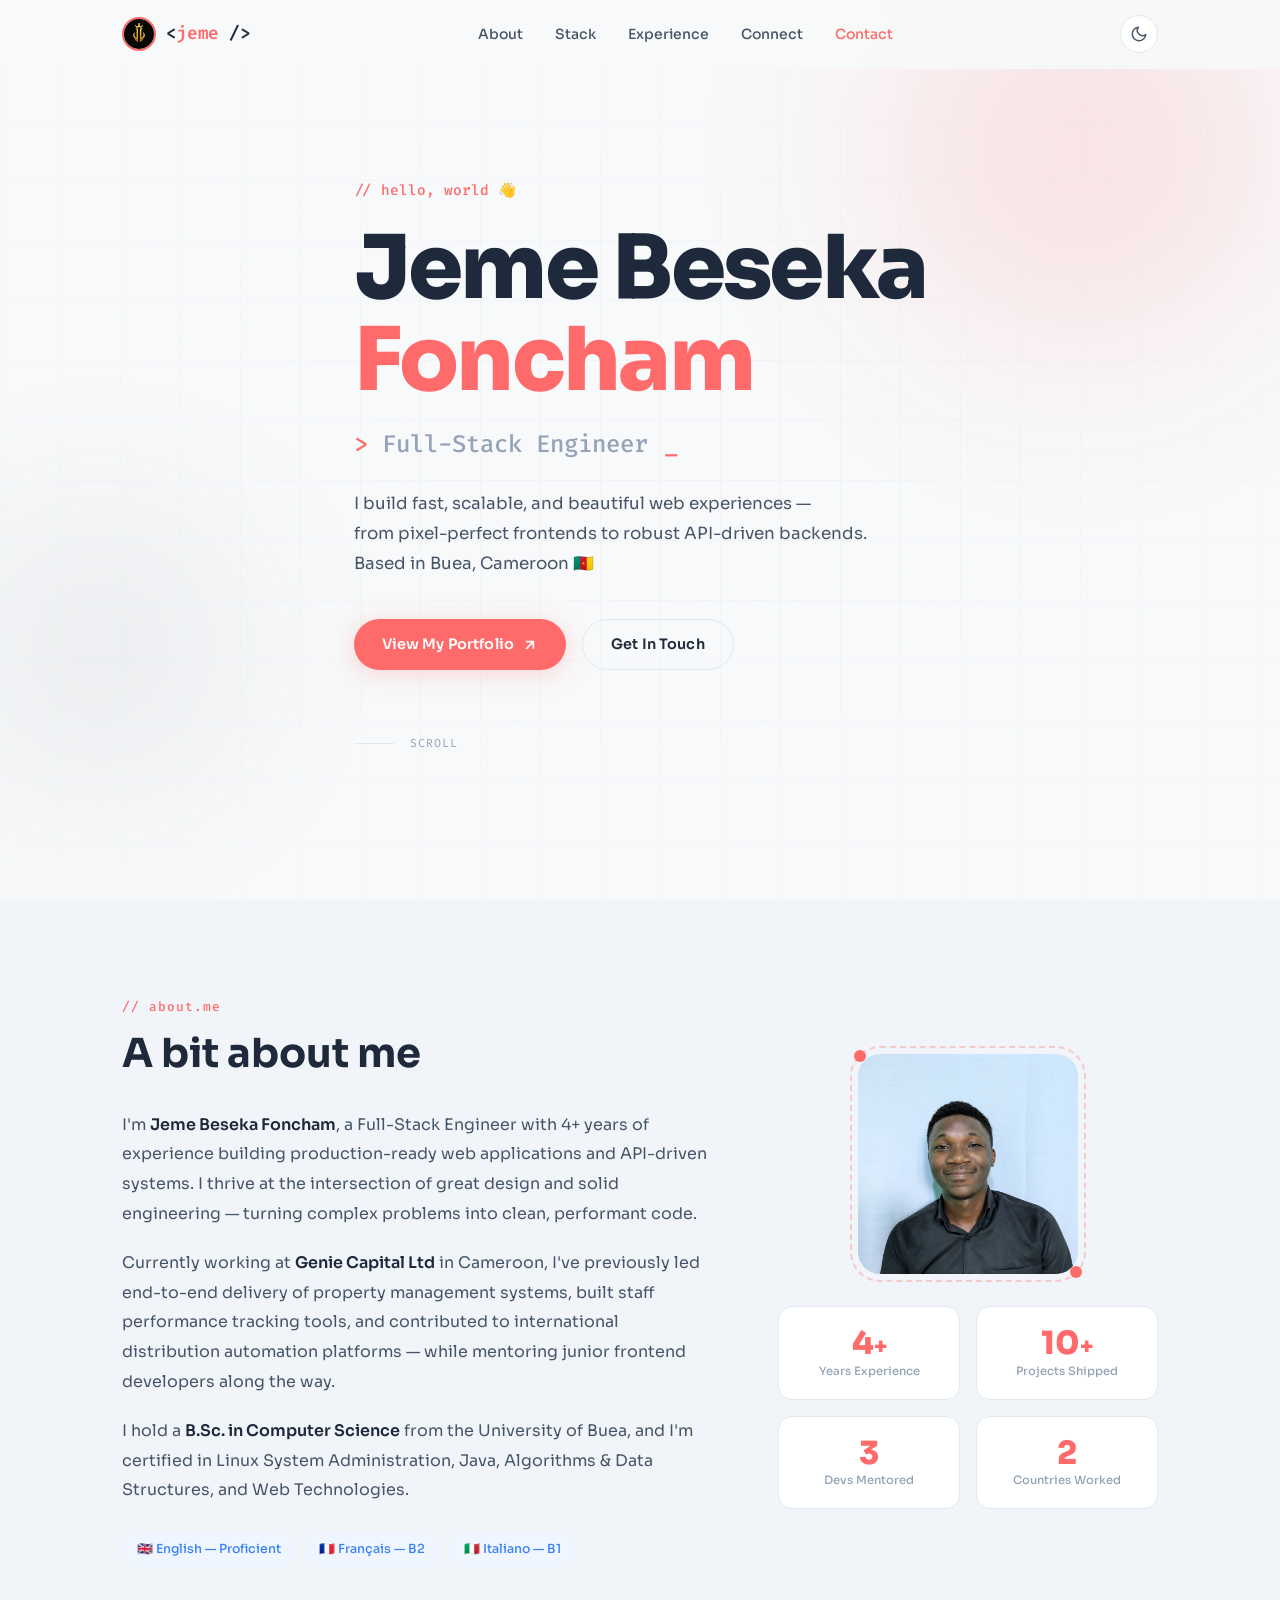
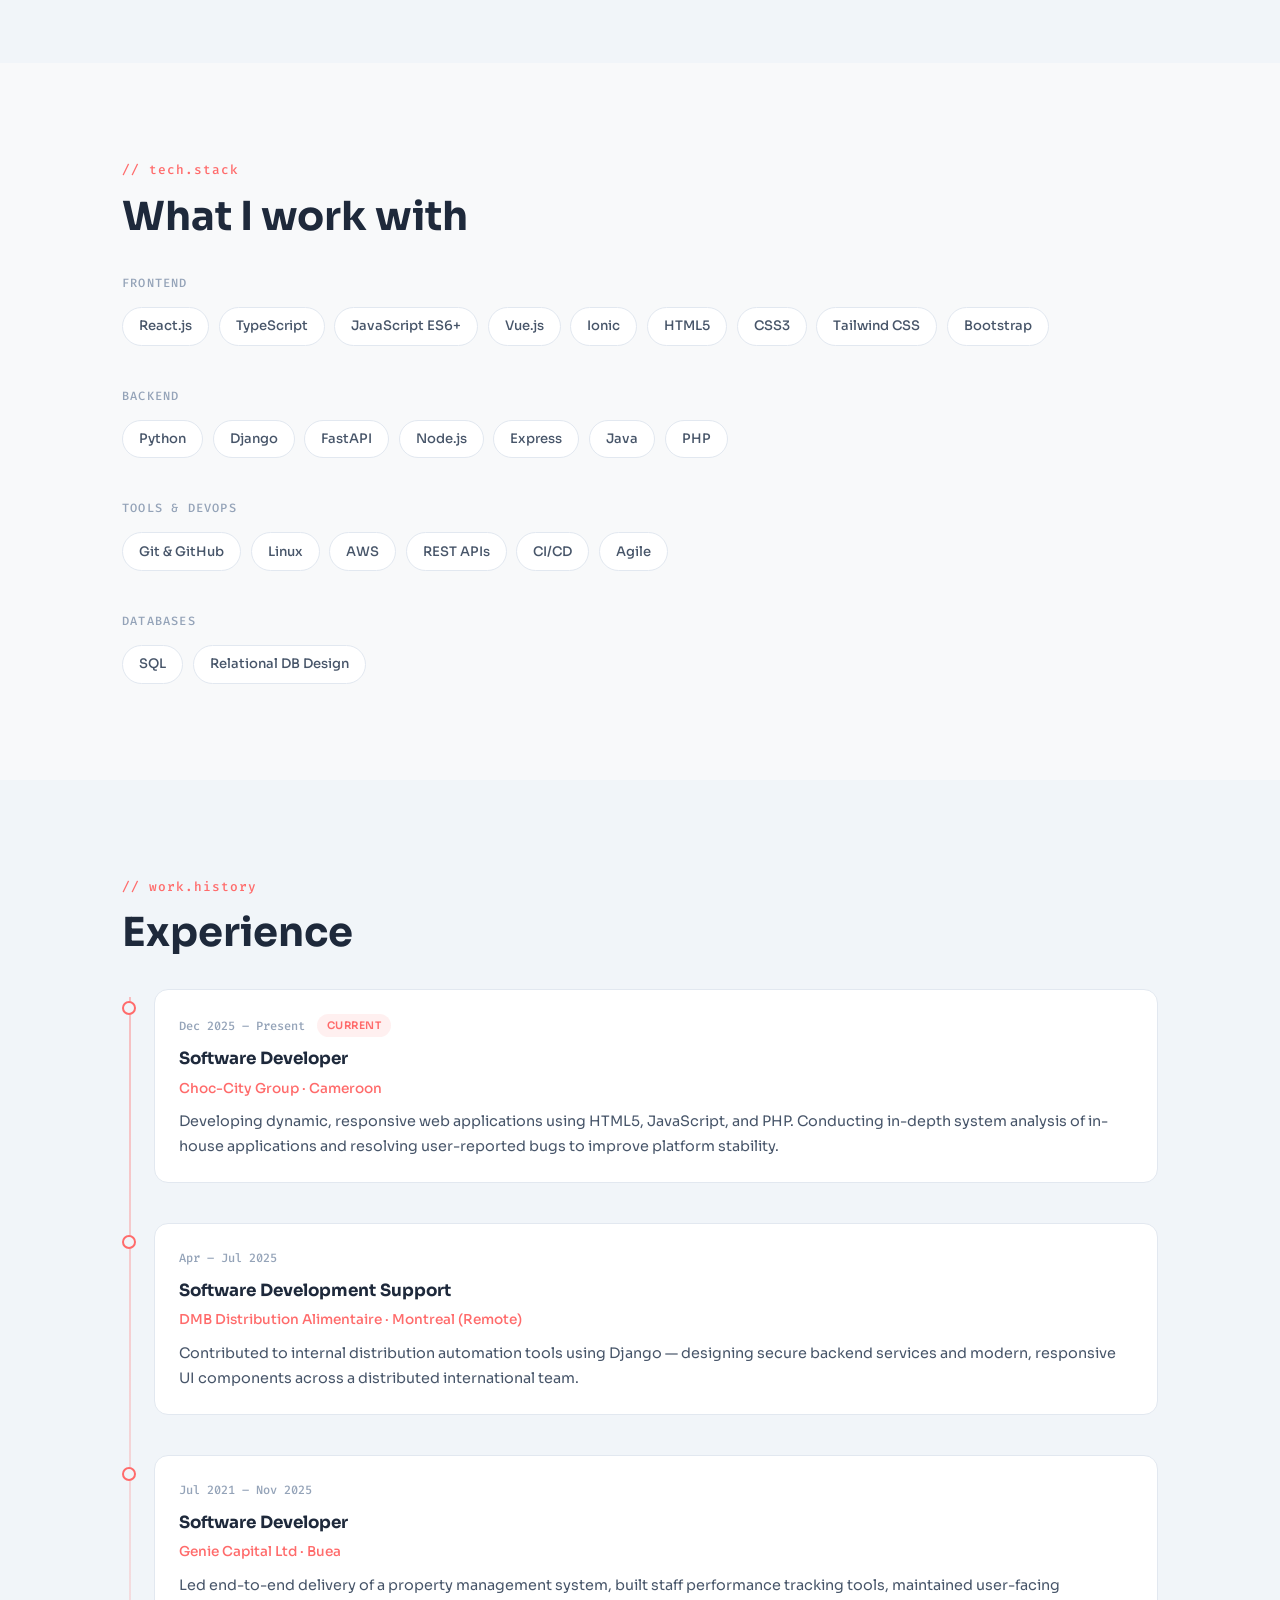
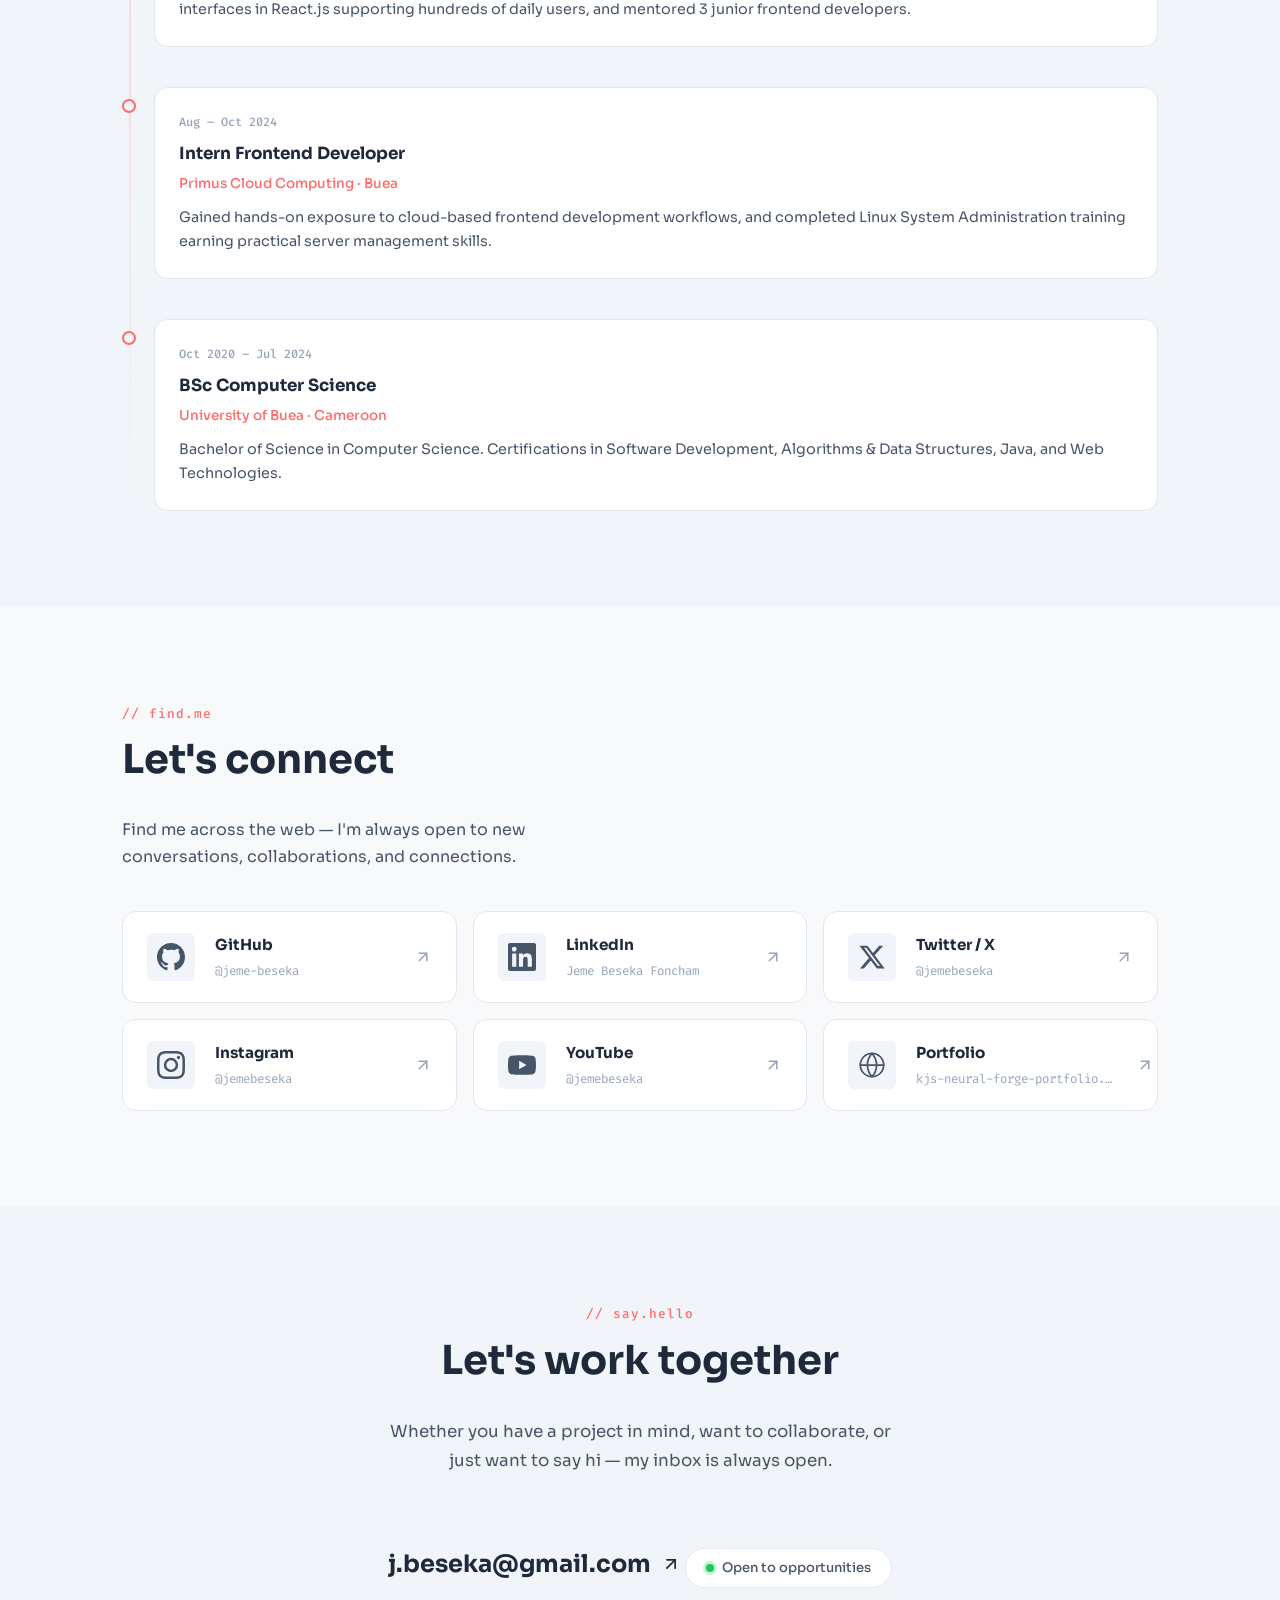
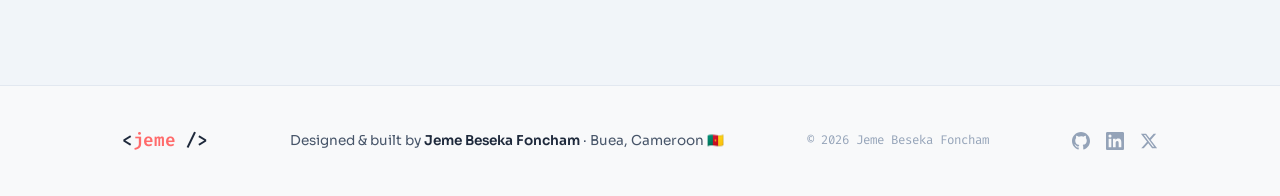
==== index.html @ 4b4831d8 "Initial commit" ====
<!DOCTYPE html>
<html lang="en" data-theme="dark">
<head>
    <meta charset="UTF-8" />
    <meta name="viewport" content="width=device-width, initial-scale=1.0" />
    <meta http-equiv="X-UA-Compatible" content="IE=edge" />

    <!-- PRIMARY META -->
    <title>Jeme Beseka Foncham | Full-Stack Engineer & Software Developer</title>
    <meta name="description" content="Jeme Beseka Foncham is a Full-Stack Software Engineer from Buea, Cameroon with 4+ years of experience building web applications with React, TypeScript, Python, Django, and Node.js." />
    <meta name="keywords" content="Jeme Beseka, Jeme Beseka Foncham, Full-Stack Engineer Cameroon, Software Developer Buea, React Developer, Django Developer, TypeScript Engineer, Node.js Developer" />
    <meta name="author" content="Jeme Beseka Foncham" />
    <meta name="robots" content="index, follow" />
    <link rel="canonical" href="https://jemebeseka.com/" />

    <!-- OPEN GRAPH -->
    <meta property="og:type" content="profile" />
    <meta property="og:title" content="Jeme Beseka Foncham | Full-Stack Engineer" />
    <meta property="og:description" content="Full-Stack Engineer building scalable web apps with React, Python, Django, Node.js & TypeScript. Based in Buea, Cameroon." />
    <meta property="og:image" content="https://jemebeseka.com/assets/og-image.jpg" />
    <meta property="og:url" content="https://jemebeseka.com/" />
    <meta property="og:site_name" content="Jeme Beseka Foncham" />
    <meta property="profile:first_name" content="Jeme" />
    <meta property="profile:last_name" content="Beseka Foncham" />

    <!-- TWITTER / X -->
    <meta name="twitter:card" content="summary_large_image" />
    <meta name="twitter:title" content="Jeme Beseka Foncham | Full-Stack Engineer" />
    <meta name="twitter:description" content="Full-Stack Engineer | React · Python · Django · Node.js · TypeScript | Buea, Cameroon" />
    <meta name="twitter:image" content="https://jemebeseka.com/assets/og-image.jpg" />
    <meta name="twitter:creator" content="@jemebeseka" />

    <!-- THEME COLOR -->
    <meta name="theme-color" media="(prefers-color-scheme: light)" content="#F8F9FA" />
    <meta name="theme-color" media="(prefers-color-scheme: dark)" content="#0A0C12" />

    <!-- FONTS -->
    <link rel="preconnect" href="https://fonts.googleapis.com" />
    <link rel="preconnect" href="https://fonts.gstatic.com" crossorigin />
    <link href="https://fonts.googleapis.com/css2?family=Sora:wght@300;400;500;600;700;800&family=Fira+Code:wght@400;500;600&display=swap" rel="stylesheet" />

    <!-- JSON-LD PERSON SCHEMA -->
    <script type="application/ld+json">
        {
            "@context": "https://schema.org",
            "@type": "Person",
            "name": "Jeme Beseka Foncham",
            "alternateName": "Jeme Beseka",
            "jobTitle": "Full-Stack Engineer",
            "description": "Full-Stack Software Engineer with 4+ years of experience building production-ready web applications and API-driven systems using React, TypeScript, Python, Django, and Node.js.",
            "url": "https://jemebeseka.com",
            "email": "j.beseka@gmail.com",
            "image": "https://jemebeseka.com/assets/profile.jpg",
            "address": {
                "@type": "PostalAddress",
                "addressLocality": "Buea",
                "addressCountry": "CM"
            },
            "knowsAbout": ["React.js","TypeScript","JavaScript","Vue.js","Python","Django","FastAPI","Node.js","Express","Ionic","Tailwind CSS","REST API Design","Full-Stack Development"],
            "alumniOf": {
                "@type": "CollegeOrUniversity",
                "name": "University of Buea"
            },
            "sameAs": [
                "https://github.com/jeme-beseka",
                "https://kjs-neural-forge-portfolio.vercel.app"
            ]
        }
    </script>

    <!-- FAVICON & PWA -->
    <link rel="icon" type="image/svg+xml" href="assets/favicon.svg" />
    <link rel="icon" type="image/png" sizes="32x32" href="assets/icon-192.png" />
    <link rel="apple-touch-icon" href="assets/icon-192.png" />
    <link rel="manifest" href="site.webmanifest" />

    <link rel="stylesheet" href="style.css" />

    <!-- Prevent FOUC — apply theme before paint -->
    <script>
        (function() {
            var t = localStorage.getItem('theme') || (window.matchMedia('(prefers-color-scheme: dark)').matches ? 'dark' : 'light');
            document.documentElement.setAttribute('data-theme', t);
        })();
    </script>
</head>
<body>

<!-- SKIP TO CONTENT -->
<a href="#main" class="skip-link">Skip to main content</a>

<!-- ═══════════════════════════════════════ NAVBAR -->
<header class="navbar" role="banner" id="navbar">
    <nav role="navigation" aria-label="Main navigation" class="nav-inner">
        <a href="/" class="nav-logo" aria-label="Jeme Beseka home">
            <img src="assets/favicon.svg" alt="" class="nav-avatar" width="34" height="34" aria-hidden="true" />
            <span class="mono">&lt;<span class="coral">jeme</span> /&gt;</span>
        </a>

        <ul class="nav-links" role="list" id="nav-menu">
            <li><a href="#about" class="nav-link">About</a></li>
            <li><a href="#stack" class="nav-link">Stack</a></li>
            <li><a href="#experience" class="nav-link">Experience</a></li>
            <li><a href="#links" class="nav-link">Connect</a></li>
            <li><a href="#contact" class="nav-link">Contact</a></li>
        </ul>

        <div class="nav-actions">
            <button id="theme-toggle" class="theme-btn" aria-label="Toggle dark mode" aria-pressed="true">
                <svg class="icon-sun" xmlns="http://www.w3.org/2000/svg" width="18" height="18" viewBox="0 0 24 24" fill="none" stroke="currentColor" stroke-width="2" stroke-linecap="round" stroke-linejoin="round" aria-hidden="true"><circle cx="12" cy="12" r="5"/><line x1="12" y1="1" x2="12" y2="3"/><line x1="12" y1="21" x2="12" y2="23"/><line x1="4.22" y1="4.22" x2="5.64" y2="5.64"/><line x1="18.36" y1="18.36" x2="19.78" y2="19.78"/><line x1="1" y1="12" x2="3" y2="12"/><line x1="21" y1="12" x2="23" y2="12"/><line x1="4.22" y1="19.78" x2="5.64" y2="18.36"/><line x1="18.36" y1="5.64" x2="19.78" y2="4.22"/></svg>
                <svg class="icon-moon" xmlns="http://www.w3.org/2000/svg" width="18" height="18" viewBox="0 0 24 24" fill="none" stroke="currentColor" stroke-width="2" stroke-linecap="round" stroke-linejoin="round" aria-hidden="true"><path d="M21 12.79A9 9 0 1 1 11.21 3 7 7 0 0 0 21 12.79z"/></svg>
            </button>
            <button class="menu-btn" aria-label="Open menu" aria-expanded="false" aria-controls="nav-menu" id="menu-toggle">
                <span class="hamburger-line"></span>
                <span class="hamburger-line"></span>
                <span class="hamburger-line"></span>
            </button>
        </div>
    </nav>
</header>

<main id="main">

    <!-- ═══════════════════════════════════════ HERO -->
    <section class="hero" aria-label="Introduction">
        <div class="hero-bg">
            <div class="hero-orb orb-1" aria-hidden="true"></div>
            <div class="hero-orb orb-2" aria-hidden="true"></div>
            <div class="hero-grid" aria-hidden="true"></div>
        </div>
        <div class="container hero-content">
            <p class="hero-tag mono reveal" aria-label="Greeting">// hello, world 👋</p>
            <h1 class="hero-name reveal reveal-delay-1">
                Jeme Beseka<br /><span class="name-accent">Foncham</span>
            </h1>
            <h2 class="hero-title reveal reveal-delay-2">
                <span class="mono coral">&gt;</span> Full-Stack Engineer
                <span class="cursor-blink" aria-hidden="true">_</span>
            </h2>
            <p class="hero-bio reveal reveal-delay-3">
                I build fast, scalable, and beautiful web experiences —<br class="br-desktop" />
                from pixel-perfect frontends to robust API-driven backends.<br />
                Based in Buea, Cameroon <span aria-label="Cameroon flag">🇨🇲</span>
            </p>
            <div class="hero-cta reveal reveal-delay-4">
                <a href="https://kjs-neural-forge-portfolio.vercel.app" target="_blank" rel="noopener noreferrer" class="btn btn-primary">
                    View My Portfolio
                    <svg xmlns="http://www.w3.org/2000/svg" width="16" height="16" viewBox="0 0 24 24" fill="none" stroke="currentColor" stroke-width="2.5" stroke-linecap="round" stroke-linejoin="round" aria-hidden="true"><line x1="7" y1="17" x2="17" y2="7"/><polyline points="7 7 17 7 17 17"/></svg>
                </a>
                <a href="#contact" class="btn btn-ghost">Get In Touch</a>
            </div>
            <div class="hero-scroll reveal reveal-delay-5" aria-hidden="true">
                <div class="scroll-line"></div>
                <span class="mono scroll-label">scroll</span>
            </div>
        </div>
    </section>

    <!-- ═══════════════════════════════════════ ABOUT -->
    <section class="section about" id="about" aria-labelledby="about-heading">
        <div class="container">
            <div class="about-grid">
                <div class="about-text">
                    <p class="section-label mono coral">// about.me</p>
                    <h2 id="about-heading" class="section-heading">A bit about me</h2>
                    <p class="about-para">
                        I'm <strong>Jeme Beseka Foncham</strong>, a Full-Stack Engineer with 4+ years of experience
                        building production-ready web applications and API-driven systems. I thrive at the intersection
                        of great design and solid engineering — turning complex problems into clean, performant code.
                    </p>
                    <p class="about-para">
                        Currently working at <strong>Genie Capital Ltd</strong> in Cameroon, I've previously led
                        end-to-end delivery of property management systems, built staff performance tracking tools,
                        and contributed to international distribution automation platforms — while mentoring junior
                        frontend developers along the way.
                    </p>
                    <p class="about-para">
                        I hold a <strong>B.Sc. in Computer Science</strong> from the University of Buea, and I'm
                        certified in Linux System Administration, Java, Algorithms & Data Structures, and Web Technologies.
                    </p>
                    <div class="lang-tags" aria-label="Languages spoken">
                        <span class="tag">🇬🇧 English — Proficient</span>
                        <span class="tag">🇫🇷 Français — B2</span>
                        <span class="tag">🇮🇹 Italiano — B1</span>
                    </div>
                </div>

                <div class="about-visual" aria-hidden="true">
                    <div class="profile-frame">
                        <img
                                src="assets/profile.jpg"
                                alt="Jeme Beseka Foncham — Full-Stack Engineer"
                                class="profile-photo"
                                width="400"
                                height="400"
                                loading="lazy"
                        />
                        <div class="profile-ring"></div>
                        <div class="profile-dot dot-tl"></div>
                        <div class="profile-dot dot-br"></div>
                    </div>
                    <div class="stats-grid">
                        <div class="stat-card">
                            <span class="stat-number coral">4<span class="stat-plus">+</span></span>
                            <span class="stat-label">Years Experience</span>
                        </div>
                        <div class="stat-card">
                            <span class="stat-number coral">10<span class="stat-plus">+</span></span>
                            <span class="stat-label">Projects Shipped</span>
                        </div>
                        <div class="stat-card">
                            <span class="stat-number coral">3</span>
                            <span class="stat-label">Devs Mentored</span>
                        </div>
                        <div class="stat-card">
                            <span class="stat-number coral">2</span>
                            <span class="stat-label">Countries Worked</span>
                        </div>
                    </div>
                </div>
            </div>
        </div>
    </section>

    <!-- ═══════════════════════════════════════ STACK -->
    <section class="section stack-section" id="stack" aria-labelledby="stack-heading">
        <div class="container">
            <p class="section-label mono coral">// tech.stack</p>
            <h2 id="stack-heading" class="section-heading">What I work with</h2>

            <div class="stack-groups">
                <div class="stack-group">
                    <p class="stack-group-label mono">Frontend</p>
                    <div class="stack-pills" role="list">
                        <span class="pill" role="listitem">React.js</span>
                        <span class="pill" role="listitem">TypeScript</span>
                        <span class="pill" role="listitem">JavaScript ES6+</span>
                        <span class="pill" role="listitem">Vue.js</span>
                        <span class="pill" role="listitem">Ionic</span>
                        <span class="pill" role="listitem">HTML5</span>
                        <span class="pill" role="listitem">CSS3</span>
                        <span class="pill" role="listitem">Tailwind CSS</span>
                        <span class="pill" role="listitem">Bootstrap</span>
                    </div>
                </div>
                <div class="stack-group">
                    <p class="stack-group-label mono">Backend</p>
                    <div class="stack-pills" role="list">
                        <span class="pill" role="listitem">Python</span>
                        <span class="pill" role="listitem">Django</span>
                        <span class="pill" role="listitem">FastAPI</span>
                        <span class="pill" role="listitem">Node.js</span>
                        <span class="pill" role="listitem">Express</span>
                        <span class="pill" role="listitem">Java</span>
                        <span class="pill" role="listitem">PHP</span>
                    </div>
                </div>
                <div class="stack-group">
                    <p class="stack-group-label mono">Tools & DevOps</p>
                    <div class="stack-pills" role="list">
                        <span class="pill" role="listitem">Git & GitHub</span>
                        <span class="pill" role="listitem">Linux</span>
                        <span class="pill" role="listitem">AWS</span>
                        <span class="pill" role="listitem">REST APIs</span>
                        <span class="pill" role="listitem">CI/CD</span>
                        <span class="pill" role="listitem">Agile</span>
                    </div>
                </div>
                <div class="stack-group">
                    <p class="stack-group-label mono">Databases</p>
                    <div class="stack-pills" role="list">
                        <span class="pill" role="listitem">SQL</span>
                        <span class="pill" role="listitem">Relational DB Design</span>
                    </div>
                </div>
            </div>
        </div>
    </section>

    <!-- ═══════════════════════════════════════ EXPERIENCE -->
    <section class="section experience-section" id="experience" aria-labelledby="exp-heading">
        <div class="container">
            <p class="section-label mono coral">// work.history</p>
            <h2 id="exp-heading" class="section-heading">Experience</h2>
            <div class="timeline" role="list">

                <article class="timeline-item" role="listitem">
                    <div class="timeline-marker" aria-hidden="true"></div>
                    <div class="timeline-card">
                        <div class="timeline-meta">
                            <span class="timeline-date mono">Dec 2025 – Present</span>
                            <span class="timeline-badge current">Current</span>
                        </div>
                        <h3 class="timeline-role">Software Developer</h3>
                        <p class="timeline-company">Choc-City Group · Cameroon</p>
                        <p class="timeline-desc">Developing dynamic, responsive web applications using HTML5, JavaScript, and PHP. Conducting in-depth system analysis of in-house applications and resolving user-reported bugs to improve platform stability.</p>
                    </div>
                </article>

                <article class="timeline-item" role="listitem">
                    <div class="timeline-marker" aria-hidden="true"></div>
                    <div class="timeline-card">
                        <div class="timeline-meta">
                            <span class="timeline-date mono">Apr – Jul 2025</span>
                        </div>
                        <h3 class="timeline-role">Software Development Support</h3>
                        <p class="timeline-company">DMB Distribution Alimentaire · Montreal (Remote)</p>
                        <p class="timeline-desc">Contributed to internal distribution automation tools using Django — designing secure backend services and modern, responsive UI components across a distributed international team.</p>
                    </div>
                </article>

                <article class="timeline-item" role="listitem">
                    <div class="timeline-marker" aria-hidden="true"></div>
                    <div class="timeline-card">
                        <div class="timeline-meta">
                            <span class="timeline-date mono">Jul 2021 – Nov 2025</span>
                        </div>
                        <h3 class="timeline-role">Software Developer</h3>
                        <p class="timeline-company">Genie Capital Ltd · Buea</p>
                        <p class="timeline-desc">Led end-to-end delivery of a property management system, built staff performance tracking tools, maintained user-facing interfaces in React.js supporting hundreds of daily users, and mentored 3 junior frontend developers.</p>
                    </div>
                </article>

                <article class="timeline-item" role="listitem">
                    <div class="timeline-marker" aria-hidden="true"></div>
                    <div class="timeline-card">
                        <div class="timeline-meta">
                            <span class="timeline-date mono">Aug – Oct 2024</span>
                        </div>
                        <h3 class="timeline-role">Intern Frontend Developer</h3>
                        <p class="timeline-company">Primus Cloud Computing · Buea</p>
                        <p class="timeline-desc">Gained hands-on exposure to cloud-based frontend development workflows, and completed Linux System Administration training earning practical server management skills.</p>
                    </div>
                </article>

                <article class="timeline-item" role="listitem">
                    <div class="timeline-marker" aria-hidden="true"></div>
                    <div class="timeline-card">
                        <div class="timeline-meta">
                            <span class="timeline-date mono">Oct 2020 – Jul 2024</span>
                        </div>
                        <h3 class="timeline-role">BSc Computer Science</h3>
                        <p class="timeline-company">University of Buea · Cameroon</p>
                        <p class="timeline-desc">Bachelor of Science in Computer Science. Certifications in Software Development, Algorithms & Data Structures, Java, and Web Technologies.</p>
                    </div>
                </article>

            </div>
        </div>
    </section>

    <!-- ═══════════════════════════════════════ SOCIAL LINKS -->
    <section class="section links-section" id="links" aria-labelledby="links-heading">
        <div class="container">
            <p class="section-label mono coral">// find.me</p>
            <h2 id="links-heading" class="section-heading">Let's connect</h2>
            <p class="links-sub">Find me across the web — I'm always open to new conversations, collaborations, and connections.</p>

            <div class="links-grid" role="list">

                <a href="https://github.com/jeme-beseka" target="_blank" rel="noopener noreferrer"
                   class="link-card" role="listitem"
                   aria-label="Visit Jeme Beseka on GitHub (opens in new tab)">
                    <div class="link-icon" aria-hidden="true">
                        <svg xmlns="http://www.w3.org/2000/svg" width="28" height="28" viewBox="0 0 24 24" fill="currentColor"><path d="M12 0C5.374 0 0 5.373 0 12c0 5.302 3.438 9.8 8.207 11.387.599.111.793-.261.793-.577v-2.234c-3.338.726-4.033-1.416-4.033-1.416-.546-1.387-1.333-1.756-1.333-1.756-1.089-.745.083-.729.083-.729 1.205.084 1.839 1.237 1.839 1.237 1.07 1.834 2.807 1.304 3.492.997.107-.775.418-1.305.762-1.604-2.665-.305-5.467-1.334-5.467-5.931 0-1.311.469-2.381 1.236-3.221-.124-.303-.535-1.524.117-3.176 0 0 1.008-.322 3.301 1.23A11.509 11.509 0 0 1 12 5.803c1.02.005 2.047.138 3.006.404 2.291-1.552 3.297-1.23 3.297-1.23.653 1.653.242 2.874.118 3.176.77.84 1.235 1.911 1.235 3.221 0 4.609-2.807 5.624-5.479 5.921.43.372.823 1.102.823 2.222v3.293c0 .319.192.694.801.576C20.566 21.797 24 17.3 24 12c0-6.627-5.373-12-12-12z"/></svg>
                    </div>
                    <div class="link-info">
                        <span class="link-platform">GitHub</span>
                        <span class="link-handle mono">@jeme-beseka</span>
                    </div>
                    <svg class="link-arrow" xmlns="http://www.w3.org/2000/svg" width="18" height="18" viewBox="0 0 24 24" fill="none" stroke="currentColor" stroke-width="2" stroke-linecap="round" stroke-linejoin="round" aria-hidden="true"><line x1="7" y1="17" x2="17" y2="7"/><polyline points="7 7 17 7 17 17"/></svg>
                </a>

                <a href="https://linkedin.com/in/jeme-beseka" target="_blank" rel="noopener noreferrer"
                   class="link-card" role="listitem"
                   aria-label="Visit Jeme Beseka Foncham on LinkedIn (opens in new tab)">
                    <div class="link-icon" aria-hidden="true">
                        <svg xmlns="http://www.w3.org/2000/svg" width="28" height="28" viewBox="0 0 24 24" fill="currentColor"><path d="M20.447 20.452h-3.554v-5.569c0-1.328-.027-3.037-1.852-3.037-1.853 0-2.136 1.445-2.136 2.939v5.667H9.351V9h3.414v1.561h.046c.477-.9 1.637-1.85 3.37-1.85 3.601 0 4.267 2.37 4.267 5.455v6.286zM5.337 7.433a2.062 2.062 0 0 1-2.063-2.065 2.064 2.064 0 1 1 2.063 2.065zm1.782 13.019H3.555V9h3.564v11.452zM22.225 0H1.771C.792 0 0 .774 0 1.729v20.542C0 23.227.792 24 1.771 24h20.451C23.2 24 24 23.227 24 22.271V1.729C24 .774 23.2 0 22.222 0h.003z"/></svg>
                    </div>
                    <div class="link-info">
                        <span class="link-platform">LinkedIn</span>
                        <span class="link-handle mono">Jeme Beseka Foncham</span>
                    </div>
                    <svg class="link-arrow" xmlns="http://www.w3.org/2000/svg" width="18" height="18" viewBox="0 0 24 24" fill="none" stroke="currentColor" stroke-width="2" stroke-linecap="round" stroke-linejoin="round" aria-hidden="true"><line x1="7" y1="17" x2="17" y2="7"/><polyline points="7 7 17 7 17 17"/></svg>
                </a>

                <a href="https://twitter.com/jemebeseka" target="_blank" rel="noopener noreferrer"
                   class="link-card" role="listitem"
                   aria-label="Visit Jeme Beseka on X / Twitter (opens in new tab)">
                    <div class="link-icon" aria-hidden="true">
                        <svg xmlns="http://www.w3.org/2000/svg" width="28" height="28" viewBox="0 0 24 24" fill="currentColor"><path d="M18.244 2.25h3.308l-7.227 8.26 8.502 11.24H16.17l-5.214-6.817L4.99 21.75H1.68l7.73-8.835L1.254 2.25H8.08l4.713 6.231zm-1.161 17.52h1.833L7.084 4.126H5.117z"/></svg>
                    </div>
                    <div class="link-info">
                        <span class="link-platform">Twitter / X</span>
                        <span class="link-handle mono">@jemebeseka</span>
                    </div>
                    <svg class="link-arrow" xmlns="http://www.w3.org/2000/svg" width="18" height="18" viewBox="0 0 24 24" fill="none" stroke="currentColor" stroke-width="2" stroke-linecap="round" stroke-linejoin="round" aria-hidden="true"><line x1="7" y1="17" x2="17" y2="7"/><polyline points="7 7 17 7 17 17"/></svg>
                </a>

                <a href="https://instagram.com/jemebeseka" target="_blank" rel="noopener noreferrer"
                   class="link-card" role="listitem"
                   aria-label="Visit Jeme Beseka on Instagram (opens in new tab)">
                    <div class="link-icon" aria-hidden="true">
                        <svg xmlns="http://www.w3.org/2000/svg" width="28" height="28" viewBox="0 0 24 24" fill="currentColor"><path d="M12 2.163c3.204 0 3.584.012 4.85.07 3.252.148 4.771 1.691 4.919 4.919.058 1.265.069 1.645.069 4.849 0 3.205-.012 3.584-.069 4.849-.149 3.225-1.664 4.771-4.919 4.919-1.266.058-1.644.07-4.85.07-3.204 0-3.584-.012-4.849-.07-3.26-.149-4.771-1.699-4.919-4.92-.058-1.265-.07-1.644-.07-4.849 0-3.204.013-3.583.07-4.849.149-3.227 1.664-4.771 4.919-4.919 1.266-.057 1.645-.069 4.849-.069zM12 0C8.741 0 8.333.014 7.053.072 2.695.272.273 2.69.073 7.052.014 8.333 0 8.741 0 12c0 3.259.014 3.668.072 4.948.2 4.358 2.618 6.78 6.98 6.98C8.333 23.986 8.741 24 12 24c3.259 0 3.668-.014 4.948-.072 4.354-.2 6.782-2.618 6.979-6.98.059-1.28.073-1.689.073-4.948 0-3.259-.014-3.667-.072-4.947-.196-4.354-2.617-6.78-6.979-6.98C15.668.014 15.259 0 12 0zm0 5.838a6.162 6.162 0 1 0 0 12.324 6.162 6.162 0 0 0 0-12.324zM12 16a4 4 0 1 1 0-8 4 4 0 0 1 0 8zm6.406-11.845a1.44 1.44 0 1 0 0 2.881 1.44 1.44 0 0 0 0-2.881z"/></svg>
                    </div>
                    <div class="link-info">
                        <span class="link-platform">Instagram</span>
                        <span class="link-handle mono">@jemebeseka</span>
                    </div>
                    <svg class="link-arrow" xmlns="http://www.w3.org/2000/svg" width="18" height="18" viewBox="0 0 24 24" fill="none" stroke="currentColor" stroke-width="2" stroke-linecap="round" stroke-linejoin="round" aria-hidden="true"><line x1="7" y1="17" x2="17" y2="7"/><polyline points="7 7 17 7 17 17"/></svg>
                </a>

                <a href="https://youtube.com/@jemebeseka" target="_blank" rel="noopener noreferrer"
                   class="link-card" role="listitem"
                   aria-label="Visit Jeme Beseka on YouTube (opens in new tab)">
                    <div class="link-icon" aria-hidden="true">
                        <svg xmlns="http://www.w3.org/2000/svg" width="28" height="28" viewBox="0 0 24 24" fill="currentColor"><path d="M23.498 6.186a3.016 3.016 0 0 0-2.122-2.136C19.505 3.545 12 3.545 12 3.545s-7.505 0-9.377.505A3.017 3.017 0 0 0 .502 6.186C0 8.07 0 12 0 12s0 3.93.502 5.814a3.016 3.016 0 0 0 2.122 2.136c1.871.505 9.376.505 9.376.505s7.505 0 9.377-.505a3.015 3.015 0 0 0 2.122-2.136C24 15.93 24 12 24 12s0-3.93-.502-5.814zM9.545 15.568V8.432L15.818 12l-6.273 3.568z"/></svg>
                    </div>
                    <div class="link-info">
                        <span class="link-platform">YouTube</span>
                        <span class="link-handle mono">@jemebeseka</span>
                    </div>
                    <svg class="link-arrow" xmlns="http://www.w3.org/2000/svg" width="18" height="18" viewBox="0 0 24 24" fill="none" stroke="currentColor" stroke-width="2" stroke-linecap="round" stroke-linejoin="round" aria-hidden="true"><line x1="7" y1="17" x2="17" y2="7"/><polyline points="7 7 17 7 17 17"/></svg>
                </a>

                <a href="https://kjs-neural-forge-portfolio.vercel.app" target="_blank" rel="noopener noreferrer"
                   class="link-card link-card-portfolio" role="listitem"
                   aria-label="View Jeme Beseka's portfolio site (opens in new tab)">
                    <div class="link-icon" aria-hidden="true">
                        <svg xmlns="http://www.w3.org/2000/svg" width="28" height="28" viewBox="0 0 24 24" fill="none" stroke="currentColor" stroke-width="1.5" stroke-linecap="round" stroke-linejoin="round"><circle cx="12" cy="12" r="10"/><line x1="2" y1="12" x2="22" y2="12"/><path d="M12 2a15.3 15.3 0 0 1 4 10 15.3 15.3 0 0 1-4 10 15.3 15.3 0 0 1-4-10 15.3 15.3 0 0 1 4-10z"/></svg>
                    </div>
                    <div class="link-info">
                        <span class="link-platform">Portfolio</span>
                        <span class="link-handle mono">kjs-neural-forge-portfolio.vercel.app</span>
                    </div>
                    <svg class="link-arrow" xmlns="http://www.w3.org/2000/svg" width="18" height="18" viewBox="0 0 24 24" fill="none" stroke="currentColor" stroke-width="2" stroke-linecap="round" stroke-linejoin="round" aria-hidden="true"><line x1="7" y1="17" x2="17" y2="7"/><polyline points="7 7 17 7 17 17"/></svg>
                </a>

            </div>
        </div>
    </section>

    <!-- ═══════════════════════════════════════ CONTACT -->
    <section class="section contact-section" id="contact" aria-labelledby="contact-heading">
        <div class="container contact-inner">
            <p class="section-label mono coral">// say.hello</p>
            <h2 id="contact-heading" class="section-heading">Let's work together</h2>
            <p class="contact-sub">
                Whether you have a project in mind, want to collaborate, or just want to say hi —
                my inbox is always open.
            </p>
            <a href="mailto:j.beseka@gmail.com" class="contact-email" aria-label="Send email to Jeme Beseka Foncham">
                <span>j.beseka@gmail.com</span>
                <svg xmlns="http://www.w3.org/2000/svg" width="20" height="20" viewBox="0 0 24 24" fill="none" stroke="currentColor" stroke-width="2" stroke-linecap="round" stroke-linejoin="round" aria-hidden="true"><line x1="7" y1="17" x2="17" y2="7"/><polyline points="7 7 17 7 17 17"/></svg>
            </a>
            <div class="availability-badge" role="status" aria-live="polite">
                <span class="avail-dot" aria-hidden="true"></span>
                Open to opportunities
            </div>
        </div>
    </section>

</main>

<!-- ═══════════════════════════════════════ FOOTER -->
<footer class="footer" role="contentinfo">
    <div class="container footer-inner">
        <a href="/" class="nav-logo" aria-label="Jeme Beseka home">
            <span class="mono">&lt;<span class="coral">jeme</span> /&gt;</span>
        </a>
        <p class="footer-copy">
            Designed & built by <strong>Jeme Beseka Foncham</strong> · Buea, Cameroon 🇨🇲
        </p>
        <p class="footer-year mono">© <span id="year"></span> Jeme Beseka Foncham</p>
        <div class="footer-socials" aria-label="Social links">
            <a href="https://github.com/jeme-beseka" target="_blank" rel="noopener noreferrer" aria-label="GitHub">
                <svg xmlns="http://www.w3.org/2000/svg" width="18" height="18" viewBox="0 0 24 24" fill="currentColor"><path d="M12 0C5.374 0 0 5.373 0 12c0 5.302 3.438 9.8 8.207 11.387.599.111.793-.261.793-.577v-2.234c-3.338.726-4.033-1.416-4.033-1.416-.546-1.387-1.333-1.756-1.333-1.756-1.089-.745.083-.729.083-.729 1.205.084 1.839 1.237 1.839 1.237 1.07 1.834 2.807 1.304 3.492.997.107-.775.418-1.305.762-1.604-2.665-.305-5.467-1.334-5.467-5.931 0-1.311.469-2.381 1.236-3.221-.124-.303-.535-1.524.117-3.176 0 0 1.008-.322 3.301 1.23A11.509 11.509 0 0 1 12 5.803c1.02.005 2.047.138 3.006.404 2.291-1.552 3.297-1.23 3.297-1.23.653 1.653.242 2.874.118 3.176.77.84 1.235 1.911 1.235 3.221 0 4.609-2.807 5.624-5.479 5.921.43.372.823 1.102.823 2.222v3.293c0 .319.192.694.801.576C20.566 21.797 24 17.3 24 12c0-6.627-5.373-12-12-12z"/></svg>
            </a>
            <a href="https://linkedin.com/in/jeme-beseka" target="_blank" rel="noopener noreferrer" aria-label="LinkedIn">
                <svg xmlns="http://www.w3.org/2000/svg" width="18" height="18" viewBox="0 0 24 24" fill="currentColor"><path d="M20.447 20.452h-3.554v-5.569c0-1.328-.027-3.037-1.852-3.037-1.853 0-2.136 1.445-2.136 2.939v5.667H9.351V9h3.414v1.561h.046c.477-.9 1.637-1.85 3.37-1.85 3.601 0 4.267 2.37 4.267 5.455v6.286zM5.337 7.433a2.062 2.062 0 0 1-2.063-2.065 2.064 2.064 0 1 1 2.063 2.065zm1.782 13.019H3.555V9h3.564v11.452zM22.225 0H1.771C.792 0 0 .774 0 1.729v20.542C0 23.227.792 24 1.771 24h20.451C23.2 24 24 23.227 24 22.271V1.729C24 .774 23.2 0 22.222 0h.003z"/></svg>
            </a>
            <a href="https://twitter.com/jemebeseka" target="_blank" rel="noopener noreferrer" aria-label="Twitter / X">
                <svg xmlns="http://www.w3.org/2000/svg" width="18" height="18" viewBox="0 0 24 24" fill="currentColor"><path d="M18.244 2.25h3.308l-7.227 8.26 8.502 11.24H16.17l-5.214-6.817L4.99 21.75H1.68l7.73-8.835L1.254 2.25H8.08l4.713 6.231zm-1.161 17.52h1.833L7.084 4.126H5.117z"/></svg>
            </a>
        </div>
    </div>
</footer>

<script src="main.js" defer></script>
</body>
</html>
---- style.css ----
/* ═══════════════════════════════════════════════════════════════
   JEME BESEKA FONCHAM — Personal Site Stylesheet
   Design: Slate & Coral | Sora + Fira Code
   ═══════════════════════════════════════════════════════════════ */

/* ─── DESIGN TOKENS ─── */
:root {
    /* Light Mode */
    --bg:            #F8F9FA;
    --surface:       #FFFFFF;
    --surface-alt:   #F1F5F9;
    --border:        #E2E8F0;

    --coral:         #FF6B6B;
    --coral-hover:   #FF4757;
    --coral-muted:   rgba(255, 107, 107, 0.10);
    --coral-glow:    rgba(255, 107, 107, 0.20);

    --heading:       #1E293B;
    --body:          #475569;
    --muted:         #94A3B8;
    --tag-bg:        #EFF6FF;
    --tag-text:      #3B82F6;

    --shadow-sm:     0 1px 3px rgba(0,0,0,0.06), 0 1px 2px rgba(0,0,0,0.04);
    --shadow-md:     0 4px 20px rgba(0,0,0,0.08);
    --shadow-lg:     0 8px 40px rgba(0,0,0,0.10);
    --shadow-coral:  0 4px 24px rgba(255,107,107,0.25);

    --radius-sm:     6px;
    --radius-md:     14px;
    --radius-lg:     22px;
    --radius-full:   9999px;

    --nav-bg:        rgba(248, 249, 250, 0.85);
    --transition:    0.22s cubic-bezier(0.4, 0, 0.2, 1);
}

[data-theme="dark"] {
    --bg:            #0A0C12;
    --surface:       #12151E;
    --surface-alt:   #1A1E2C;
    --border:        #252A3A;

    --coral:         #FF6B6B;
    --coral-hover:   #FF8E8E;
    --coral-muted:   rgba(255, 107, 107, 0.12);
    --coral-glow:    rgba(255, 107, 107, 0.18);

    --heading:       #F1F5F9;
    --body:          #CBD5E1;
    --muted:         #64748B;
    --tag-bg:        #1E2538;
    --tag-text:      #60A5FA;

    --shadow-sm:     0 1px 3px rgba(0,0,0,0.4);
    --shadow-md:     0 4px 20px rgba(0,0,0,0.5);
    --shadow-lg:     0 8px 40px rgba(0,0,0,0.6);
    --shadow-coral:  0 4px 30px rgba(255,107,107,0.20);

    --nav-bg:        rgba(10, 12, 18, 0.85);
}

/* ─── RESET & BASE ─── */
*, *::before, *::after { box-sizing: border-box; margin: 0; padding: 0; }

html {
    scroll-behavior: smooth;
    font-size: 16px;
    -webkit-text-size-adjust: 100%;
}

body {
    font-family: 'Sora', sans-serif;
    background-color: var(--bg);
    color: var(--body);
    line-height: 1.7;
    overflow-x: hidden;
    transition: background-color 0.3s ease, color 0.3s ease;
}

img { max-width: 100%; display: block; }
a { color: inherit; text-decoration: none; }
ul { list-style: none; }
button { cursor: pointer; border: none; background: none; font-family: inherit; }

/* ─── ACCESSIBILITY ─── */
.skip-link {
    position: absolute;
    top: -100%;
    left: 1rem;
    background: var(--coral);
    color: #fff;
    padding: 0.5rem 1rem;
    border-radius: var(--radius-sm);
    font-weight: 600;
    z-index: 9999;
    transition: top 0.2s;
}
.skip-link:focus { top: 1rem; }

*:focus-visible {
    outline: 2px solid var(--coral);
    outline-offset: 3px;
    border-radius: 3px;
}

/* ─── TYPOGRAPHY ─── */
.mono { font-family: 'Fira Code', monospace; }
.coral { color: var(--coral); }

.section-label {
    font-size: 0.8rem;
    color: var(--coral);
    font-weight: 500;
    letter-spacing: 0.08em;
    margin-bottom: 0.75rem;
    opacity: 0.9;
}

.section-heading {
    font-size: clamp(1.75rem, 4vw, 2.5rem);
    font-weight: 700;
    color: var(--heading);
    line-height: 1.2;
    margin-bottom: 2rem;
}

/* ─── LAYOUT ─── */
.container {
    max-width: 1100px;
    margin: 0 auto;
    padding: 0 2rem;
}

.section {
    padding: 6rem 0;
}

/* ─── NAVBAR ─── */
.navbar {
    position: fixed;
    top: 0;
    left: 0;
    right: 0;
    z-index: 100;
    background: var(--nav-bg);
    backdrop-filter: blur(14px);
    -webkit-backdrop-filter: blur(14px);
    border-bottom: 1px solid transparent;
    transition: border-color var(--transition), box-shadow var(--transition);
}

.navbar.scrolled {
    border-bottom-color: var(--border);
    box-shadow: var(--shadow-sm);
}

.nav-inner {
    max-width: 1100px;
    margin: 0 auto;
    padding: 0 2rem;
    height: 68px;
    display: flex;
    align-items: center;
    justify-content: space-between;
    gap: 2rem;
}

.nav-logo {
    font-size: 1.1rem;
    font-weight: 600;
    color: var(--heading);
    letter-spacing: -0.02em;
    transition: opacity var(--transition);
    display: flex;
    align-items: center;
    gap: 0.6rem;
}
.nav-logo:hover { opacity: 0.75; }

.nav-avatar {
    width: 34px;
    height: 34px;
    border-radius: 50%;
    object-fit: cover;
    border: 2px solid var(--coral);
    flex-shrink: 0;
    transition: box-shadow var(--transition);
}
.nav-logo:hover .nav-avatar {
    box-shadow: 0 0 0 3px var(--coral-muted);
}

.nav-links {
    display: flex;
    align-items: center;
    gap: 2rem;
}

.nav-link {
    font-size: 0.875rem;
    font-weight: 500;
    color: var(--body);
    transition: color var(--transition);
    position: relative;
}
.nav-link::after {
    content: '';
    position: absolute;
    bottom: -3px;
    left: 0;
    width: 0;
    height: 2px;
    background: var(--coral);
    border-radius: var(--radius-full);
    transition: width var(--transition);
}
.nav-link:hover { color: var(--heading); }
.nav-link:hover::after { width: 100%; }

.nav-actions { display: flex; align-items: center; gap: 0.75rem; }

.theme-btn {
    width: 38px;
    height: 38px;
    border-radius: var(--radius-full);
    display: flex;
    align-items: center;
    justify-content: center;
    color: var(--body);
    border: 1px solid var(--border);
    background: var(--surface);
    transition: all var(--transition);
}
.theme-btn:hover {
    color: var(--coral);
    border-color: var(--coral);
    box-shadow: var(--shadow-coral);
}

/* Theme icons — show correct one */
[data-theme="dark"] .icon-sun { display: block; }
[data-theme="dark"] .icon-moon { display: none; }
[data-theme="light"] .icon-sun { display: none; }
[data-theme="light"] .icon-moon { display: block; }

.menu-btn {
    display: none;
    flex-direction: column;
    gap: 5px;
    width: 38px;
    height: 38px;
    align-items: center;
    justify-content: center;
    border-radius: var(--radius-sm);
    transition: background var(--transition);
}
.menu-btn:hover { background: var(--surface-alt); }

.hamburger-line {
    display: block;
    width: 22px;
    height: 2px;
    background: var(--body);
    border-radius: 2px;
    transition: all 0.3s ease;
}

/* Mobile menu open state */
.menu-btn[aria-expanded="true"] .hamburger-line:nth-child(1) {
    transform: translateY(7px) rotate(45deg);
}
.menu-btn[aria-expanded="true"] .hamburger-line:nth-child(2) {
    opacity: 0;
    transform: scaleX(0);
}
.menu-btn[aria-expanded="true"] .hamburger-line:nth-child(3) {
    transform: translateY(-7px) rotate(-45deg);
}

/* ─── HERO ─── */
.hero {
    min-height: 100vh;
    display: flex;
    align-items: center;
    position: relative;
    overflow: hidden;
    padding: 8rem 0 6rem;
}

.hero-bg {
    position: absolute;
    inset: 0;
    pointer-events: none;
    overflow: hidden;
}

.hero-orb {
    position: absolute;
    border-radius: 50%;
    filter: blur(80px);
    opacity: 0.35;
}

.orb-1 {
    width: 600px;
    height: 600px;
    background: radial-gradient(circle, rgba(255,107,107,0.6) 0%, transparent 70%);
    top: -150px;
    right: -100px;
    animation: float 8s ease-in-out infinite;
}

.orb-2 {
    width: 400px;
    height: 400px;
    background: radial-gradient(circle, rgba(100,116,139,0.4) 0%, transparent 70%);
    bottom: 50px;
    left: -100px;
    animation: float 10s ease-in-out infinite reverse;
}

.hero-grid {
    position: absolute;
    inset: 0;
    background-image:
            linear-gradient(var(--border) 1px, transparent 1px),
            linear-gradient(90deg, var(--border) 1px, transparent 1px);
    background-size: 60px 60px;
    opacity: 0.3;
    mask-image: radial-gradient(ellipse 80% 80% at 50% 50%, black 20%, transparent 100%);
}

[data-theme="dark"] .hero-grid { opacity: 0.15; }

.hero-content {
    position: relative;
    z-index: 1;
    max-width: 750px;
}

.hero-tag {
    font-size: 0.9rem;
    color: var(--coral);
    font-weight: 500;
    margin-bottom: 1.25rem;
    opacity: 0.9;
}

.hero-name {
    font-size: clamp(2.8rem, 8vw, 5.5rem);
    font-weight: 800;
    color: var(--heading);
    line-height: 1.05;
    letter-spacing: -0.03em;
    margin-bottom: 1rem;
}

.name-accent {
    color: var(--coral);
    position: relative;
    display: inline-block;
}

.hero-title {
    font-size: clamp(1.1rem, 2.5vw, 1.5rem);
    font-weight: 500;
    color: var(--muted);
    margin-bottom: 1.5rem;
    font-family: 'Fira Code', monospace;
}

.cursor-blink {
    display: inline-block;
    color: var(--coral);
    animation: blink 1.1s step-end infinite;
    margin-left: 2px;
}

.hero-bio {
    font-size: 1.05rem;
    color: var(--body);
    line-height: 1.8;
    margin-bottom: 2.5rem;
    max-width: 560px;
}

.br-desktop { display: block; }

.hero-cta {
    display: flex;
    flex-wrap: wrap;
    gap: 1rem;
    margin-bottom: 4rem;
}

.btn {
    display: inline-flex;
    align-items: center;
    gap: 0.5rem;
    padding: 0.75rem 1.75rem;
    border-radius: var(--radius-full);
    font-size: 0.9rem;
    font-weight: 600;
    font-family: 'Sora', sans-serif;
    transition: all var(--transition);
    letter-spacing: 0.01em;
}

.btn-primary {
    background: var(--coral);
    color: #fff;
    box-shadow: var(--shadow-coral);
}
.btn-primary:hover {
    background: var(--coral-hover);
    transform: translateY(-2px);
    box-shadow: 0 6px 30px rgba(255,107,107,0.4);
}
.btn-primary:active { transform: translateY(0); }

.btn-ghost {
    background: transparent;
    color: var(--heading);
    border: 1.5px solid var(--border);
}
.btn-ghost:hover {
    border-color: var(--coral);
    color: var(--coral);
    background: var(--coral-muted);
}

.hero-scroll {
    display: flex;
    align-items: center;
    gap: 1rem;
}

.scroll-line {
    width: 40px;
    height: 1.5px;
    background: var(--border);
    position: relative;
    overflow: hidden;
}
.scroll-line::after {
    content: '';
    position: absolute;
    top: 0;
    left: -100%;
    width: 100%;
    height: 100%;
    background: var(--coral);
    animation: scanline 2s ease-in-out infinite;
}

.scroll-label {
    font-size: 0.72rem;
    color: var(--muted);
    letter-spacing: 0.1em;
    text-transform: uppercase;
}

/* ─── ABOUT ─── */
.about { background: var(--surface-alt); }

.about-grid {
    display: grid;
    grid-template-columns: 1fr 380px;
    gap: 4rem;
    align-items: center;
}

.about-para {
    color: var(--body);
    line-height: 1.85;
    margin-bottom: 1.25rem;
    font-size: 1rem;
}
.about-para strong { color: var(--heading); font-weight: 600; }

.lang-tags {
    display: flex;
    flex-wrap: wrap;
    gap: 0.6rem;
    margin-top: 1.75rem;
}

.tag {
    padding: 0.35rem 0.85rem;
    background: var(--tag-bg);
    color: var(--tag-text);
    border-radius: var(--radius-full);
    font-size: 0.78rem;
    font-weight: 500;
    border: 1px solid transparent;
    transition: all var(--transition);
}
.tag:hover {
    border-color: var(--coral);
    color: var(--coral);
    background: var(--coral-muted);
}

/* Profile visual */
.about-visual {
    display: flex;
    flex-direction: column;
    align-items: center;
    gap: 2rem;
}

.profile-frame {
    position: relative;
    width: 220px;
    height: 220px;
}

.profile-photo {
    width: 100%;
    height: 100%;
    object-fit: cover;
    border-radius: var(--radius-lg);
    position: relative;
    z-index: 1;
    display: block;
}

.profile-placeholder {
    width: 100%;
    height: 100%;
    border-radius: var(--radius-lg);
    background: linear-gradient(135deg, var(--coral-muted), var(--surface-alt));
    display: flex;
    align-items: center;
    justify-content: center;
    border: 2px solid var(--border);
    position: relative;
    z-index: 1;
}

.profile-initials {
    font-size: 2.5rem;
    font-weight: 600;
    color: var(--coral);
    letter-spacing: 0.05em;
}

.profile-ring {
    position: absolute;
    inset: -8px;
    border-radius: calc(var(--radius-lg) + 8px);
    border: 2px dashed var(--coral);
    opacity: 0.3;
    animation: spin 20s linear infinite;
}

.profile-dot {
    position: absolute;
    width: 12px;
    height: 12px;
    border-radius: 50%;
    background: var(--coral);
    z-index: 2;
}
.dot-tl { top: -4px; left: -4px; }
.dot-br { bottom: -4px; right: -4px; }

.stats-grid {
    display: grid;
    grid-template-columns: 1fr 1fr;
    gap: 1rem;
    width: 100%;
}

.stat-card {
    background: var(--surface);
    border: 1px solid var(--border);
    border-radius: var(--radius-md);
    padding: 1.25rem 1rem;
    display: flex;
    flex-direction: column;
    align-items: center;
    gap: 0.3rem;
    text-align: center;
    transition: all var(--transition);
}
.stat-card:hover {
    border-color: var(--coral);
    box-shadow: var(--shadow-coral);
    transform: translateY(-2px);
}

.stat-number {
    font-size: 2rem;
    font-weight: 800;
    line-height: 1;
    font-family: 'Sora', sans-serif;
}
.stat-plus { font-size: 1.4rem; }
.stat-label {
    font-size: 0.72rem;
    color: var(--muted);
    font-weight: 500;
    text-align: center;
    line-height: 1.3;
}

/* ─── STACK ─── */
.stack-section { background: var(--bg); }

.stack-groups {
    display: flex;
    flex-direction: column;
    gap: 2.5rem;
}

.stack-group-label {
    font-size: 0.75rem;
    color: var(--muted);
    font-weight: 500;
    letter-spacing: 0.1em;
    text-transform: uppercase;
    margin-bottom: 0.85rem;
}

.stack-pills {
    display: flex;
    flex-wrap: wrap;
    gap: 0.6rem;
}

.pill {
    padding: 0.45rem 1rem;
    background: var(--surface);
    border: 1px solid var(--border);
    border-radius: var(--radius-full);
    font-size: 0.82rem;
    font-weight: 500;
    color: var(--body);
    transition: all var(--transition);
    cursor: default;
}
.pill:hover {
    background: var(--coral-muted);
    border-color: var(--coral);
    color: var(--coral);
    transform: translateY(-2px);
    box-shadow: 0 2px 12px rgba(255,107,107,0.15);
}

/* ─── EXPERIENCE / TIMELINE ─── */
.experience-section { background: var(--surface-alt); }

.timeline {
    position: relative;
    padding-left: 2rem;
}
.timeline::before {
    content: '';
    position: absolute;
    left: 7px;
    top: 8px;
    bottom: 0;
    width: 2px;
    background: linear-gradient(to bottom, var(--coral), transparent);
    opacity: 0.4;
}

.timeline-item {
    position: relative;
    margin-bottom: 2.5rem;
}
.timeline-item:last-child { margin-bottom: 0; }

.timeline-marker {
    position: absolute;
    left: -2rem;
    top: 12px;
    width: 14px;
    height: 14px;
    border-radius: 50%;
    background: var(--surface-alt);
    border: 2px solid var(--coral);
    transition: all var(--transition);
}
.timeline-item:hover .timeline-marker {
    background: var(--coral);
    box-shadow: 0 0 0 4px var(--coral-muted);
}

.timeline-card {
    background: var(--surface);
    border: 1px solid var(--border);
    border-radius: var(--radius-md);
    padding: 1.5rem;
    transition: all var(--transition);
}
.timeline-card:hover {
    border-color: var(--coral);
    box-shadow: var(--shadow-md);
    transform: translateX(4px);
}

.timeline-meta {
    display: flex;
    align-items: center;
    gap: 0.75rem;
    margin-bottom: 0.5rem;
}

.timeline-date {
    font-size: 0.75rem;
    color: var(--muted);
    font-weight: 500;
}

.timeline-badge {
    font-size: 0.65rem;
    font-weight: 600;
    padding: 0.15rem 0.6rem;
    border-radius: var(--radius-full);
    background: var(--coral-muted);
    color: var(--coral);
    letter-spacing: 0.05em;
    text-transform: uppercase;
}

.timeline-role {
    font-size: 1.05rem;
    font-weight: 700;
    color: var(--heading);
    margin-bottom: 0.2rem;
}

.timeline-company {
    font-size: 0.85rem;
    color: var(--coral);
    font-weight: 500;
    margin-bottom: 0.6rem;
}

.timeline-desc {
    font-size: 0.9rem;
    color: var(--body);
    line-height: 1.7;
}

/* ─── SOCIAL LINKS ─── */
.links-section { background: var(--bg); }

.links-sub {
    color: var(--body);
    margin-bottom: 2.5rem;
    max-width: 520px;
    line-height: 1.7;
}

.links-grid {
    display: grid;
    grid-template-columns: repeat(auto-fit, minmax(300px, 1fr));
    gap: 1rem;
}

.link-card {
    display: flex;
    align-items: center;
    gap: 1.25rem;
    padding: 1.25rem 1.5rem;
    background: var(--surface);
    border: 1px solid var(--border);
    border-radius: var(--radius-md);
    transition: all var(--transition);
    cursor: pointer;
    position: relative;
    overflow: hidden;
}
.link-card::before {
    content: '';
    position: absolute;
    inset: 0;
    background: var(--coral-muted);
    opacity: 0;
    transition: opacity var(--transition);
}
.link-card:hover {
    border-color: var(--coral);
    transform: translateY(-3px);
    box-shadow: var(--shadow-md);
}
.link-card:hover::before { opacity: 1; }

.link-icon {
    width: 48px;
    height: 48px;
    display: flex;
    align-items: center;
    justify-content: center;
    border-radius: var(--radius-sm);
    background: var(--surface-alt);
    color: var(--body);
    flex-shrink: 0;
    position: relative;
    z-index: 1;
    transition: all var(--transition);
}
.link-card:hover .link-icon {
    background: var(--coral);
    color: #fff;
    box-shadow: var(--shadow-coral);
}

.link-info {
    flex: 1;
    display: flex;
    flex-direction: column;
    gap: 0.2rem;
    position: relative;
    z-index: 1;
}

.link-platform {
    font-size: 0.95rem;
    font-weight: 700;
    color: var(--heading);
    transition: color var(--transition);
}
.link-card:hover .link-platform { color: var(--coral); }

.link-handle {
    font-size: 0.78rem;
    color: var(--muted);
    font-weight: 400;
    white-space: nowrap;
    overflow: hidden;
    text-overflow: ellipsis;
    max-width: 200px;
}

.link-arrow {
    color: var(--muted);
    flex-shrink: 0;
    position: relative;
    z-index: 1;
    transition: all var(--transition);
}
.link-card:hover .link-arrow {
    color: var(--coral);
    transform: translate(3px, -3px);
}

.link-card-portfolio {
    grid-column: 1 / -1;
}
@media (min-width: 680px) {
    .link-card-portfolio { grid-column: auto; }
}

/* ─── CONTACT ─── */
.contact-section { background: var(--surface-alt); }

.contact-inner {
    text-align: center;
    max-width: 600px;
    margin: 0 auto;
}

.contact-sub {
    color: var(--body);
    line-height: 1.75;
    margin-bottom: 2.5rem;
    font-size: 1.05rem;
}

.contact-email {
    display: inline-flex;
    align-items: center;
    gap: 0.6rem;
    font-size: clamp(1.1rem, 3vw, 1.5rem);
    font-weight: 700;
    color: var(--heading);
    position: relative;
    padding-bottom: 4px;
    transition: color var(--transition);
}
.contact-email::after {
    content: '';
    position: absolute;
    bottom: 0;
    left: 0;
    width: 0;
    height: 2px;
    background: var(--coral);
    border-radius: var(--radius-full);
    transition: width 0.35s ease;
}
.contact-email:hover { color: var(--coral); }
.contact-email:hover::after { width: 100%; }

.availability-badge {
    display: inline-flex;
    align-items: center;
    gap: 0.5rem;
    margin-top: 2rem;
    padding: 0.5rem 1.25rem;
    background: var(--surface);
    border: 1px solid var(--border);
    border-radius: var(--radius-full);
    font-size: 0.82rem;
    font-weight: 500;
    color: var(--body);
}

.avail-dot {
    width: 8px;
    height: 8px;
    border-radius: 50%;
    background: #22c55e;
    box-shadow: 0 0 0 3px rgba(34, 197, 94, 0.25);
    animation: pulse-dot 2s ease-in-out infinite;
    flex-shrink: 0;
}

/* ─── FOOTER ─── */
.footer {
    padding: 2.5rem 0;
    border-top: 1px solid var(--border);
    background: var(--bg);
}

.footer-inner {
    display: flex;
    flex-wrap: wrap;
    align-items: center;
    justify-content: space-between;
    gap: 1rem;
}

.footer-copy {
    font-size: 0.85rem;
    color: var(--body);
}
.footer-copy strong { font-weight: 600; color: var(--heading); }

.footer-year {
    font-size: 0.78rem;
    color: var(--muted);
}

.footer-socials {
    display: flex;
    align-items: center;
    gap: 1rem;
}
.footer-socials a {
    color: var(--muted);
    transition: color var(--transition);
    display: flex;
}
.footer-socials a:hover { color: var(--coral); }

/* ─── SCROLL REVEAL ─── */
.reveal {
    opacity: 0;
    transform: translateY(24px);
    transition: opacity 0.7s cubic-bezier(0.4, 0, 0.2, 1),
    transform 0.7s cubic-bezier(0.4, 0, 0.2, 1);
}
.reveal.visible {
    opacity: 1;
    transform: translateY(0);
}
.reveal-delay-1 { transition-delay: 0.1s; }
.reveal-delay-2 { transition-delay: 0.2s; }
.reveal-delay-3 { transition-delay: 0.32s; }
.reveal-delay-4 { transition-delay: 0.44s; }
.reveal-delay-5 { transition-delay: 0.56s; }

/* ─── ANIMATIONS ─── */
@keyframes float {
    0%, 100% { transform: translateY(0px) scale(1); }
    50% { transform: translateY(-30px) scale(1.03); }
}

@keyframes blink {
    0%, 100% { opacity: 1; }
    50% { opacity: 0; }
}

@keyframes spin {
    from { transform: rotate(0deg); }
    to { transform: rotate(360deg); }
}

@keyframes scanline {
    0% { left: -100%; }
    100% { left: 100%; }
}

@keyframes pulse-dot {
    0%, 100% { box-shadow: 0 0 0 3px rgba(34, 197, 94, 0.25); }
    50% { box-shadow: 0 0 0 6px rgba(34, 197, 94, 0.10); }
}

/* ─── REDUCED MOTION ─── */
@media (prefers-reduced-motion: reduce) {
    *, *::before, *::after {
        animation-duration: 0.01ms !important;
        animation-iteration-count: 1 !important;
        transition-duration: 0.01ms !important;
    }
    .reveal {
        opacity: 1;
        transform: none;
    }
}

/* ─── RESPONSIVE ─── */
@media (max-width: 768px) {
    .section { padding: 4rem 0; }
    .container { padding: 0 1.25rem; }

    /* Navbar mobile */
    .nav-links {
        position: fixed;
        top: 68px;
        left: 0;
        right: 0;
        background: var(--bg);
        border-bottom: 1px solid var(--border);
        flex-direction: column;
        padding: 1.5rem;
        gap: 1.5rem;
        transform: translateY(-110%);
        opacity: 0;
        transition: transform 0.3s ease, opacity 0.3s ease;
        pointer-events: none;
    }
    .nav-links.open {
        transform: translateY(0);
        opacity: 1;
        pointer-events: auto;
    }
    .nav-link { font-size: 1rem; }
    .menu-btn { display: flex; }

    /* Hero */
    .hero { padding: 7rem 0 4rem; min-height: auto; }
    .hero-name { font-size: 2.8rem; }
    .br-desktop { display: none; }
    .hero-bio { font-size: 0.95rem; }
    .orb-1 { width: 350px; height: 350px; right: -80px; top: -80px; }
    .orb-2 { width: 250px; height: 250px; }

    /* About */
    .about-grid {
        grid-template-columns: 1fr;
        gap: 3rem;
    }
    .about-visual { order: -1; }
    .profile-frame { width: 160px; height: 160px; }
    .profile-initials { font-size: 1.8rem; }

    /* Timeline */
    .timeline { padding-left: 1.5rem; }

    /* Links grid */
    .links-grid { grid-template-columns: 1fr; }
    .link-card-portfolio { grid-column: auto; }

    /* Footer */
    .footer-inner { flex-direction: column; text-align: center; }
}

@media (max-width: 480px) {
    .hero-name { font-size: 2.2rem; }
    .hero-cta { flex-direction: column; }
    .btn { justify-content: center; }
    .stats-grid { grid-template-columns: 1fr 1fr; }
}

/* ─── SCROLLBAR ─── */
::-webkit-scrollbar { width: 6px; }
::-webkit-scrollbar-track { background: var(--bg); }
::-webkit-scrollbar-thumb {
    background: var(--border);
    border-radius: var(--radius-full);
}
::-webkit-scrollbar-thumb:hover { background: var(--coral); }

/* ─── SELECTION ─── */
::selection {
    background: var(--coral-muted);
    color: var(--coral);
}
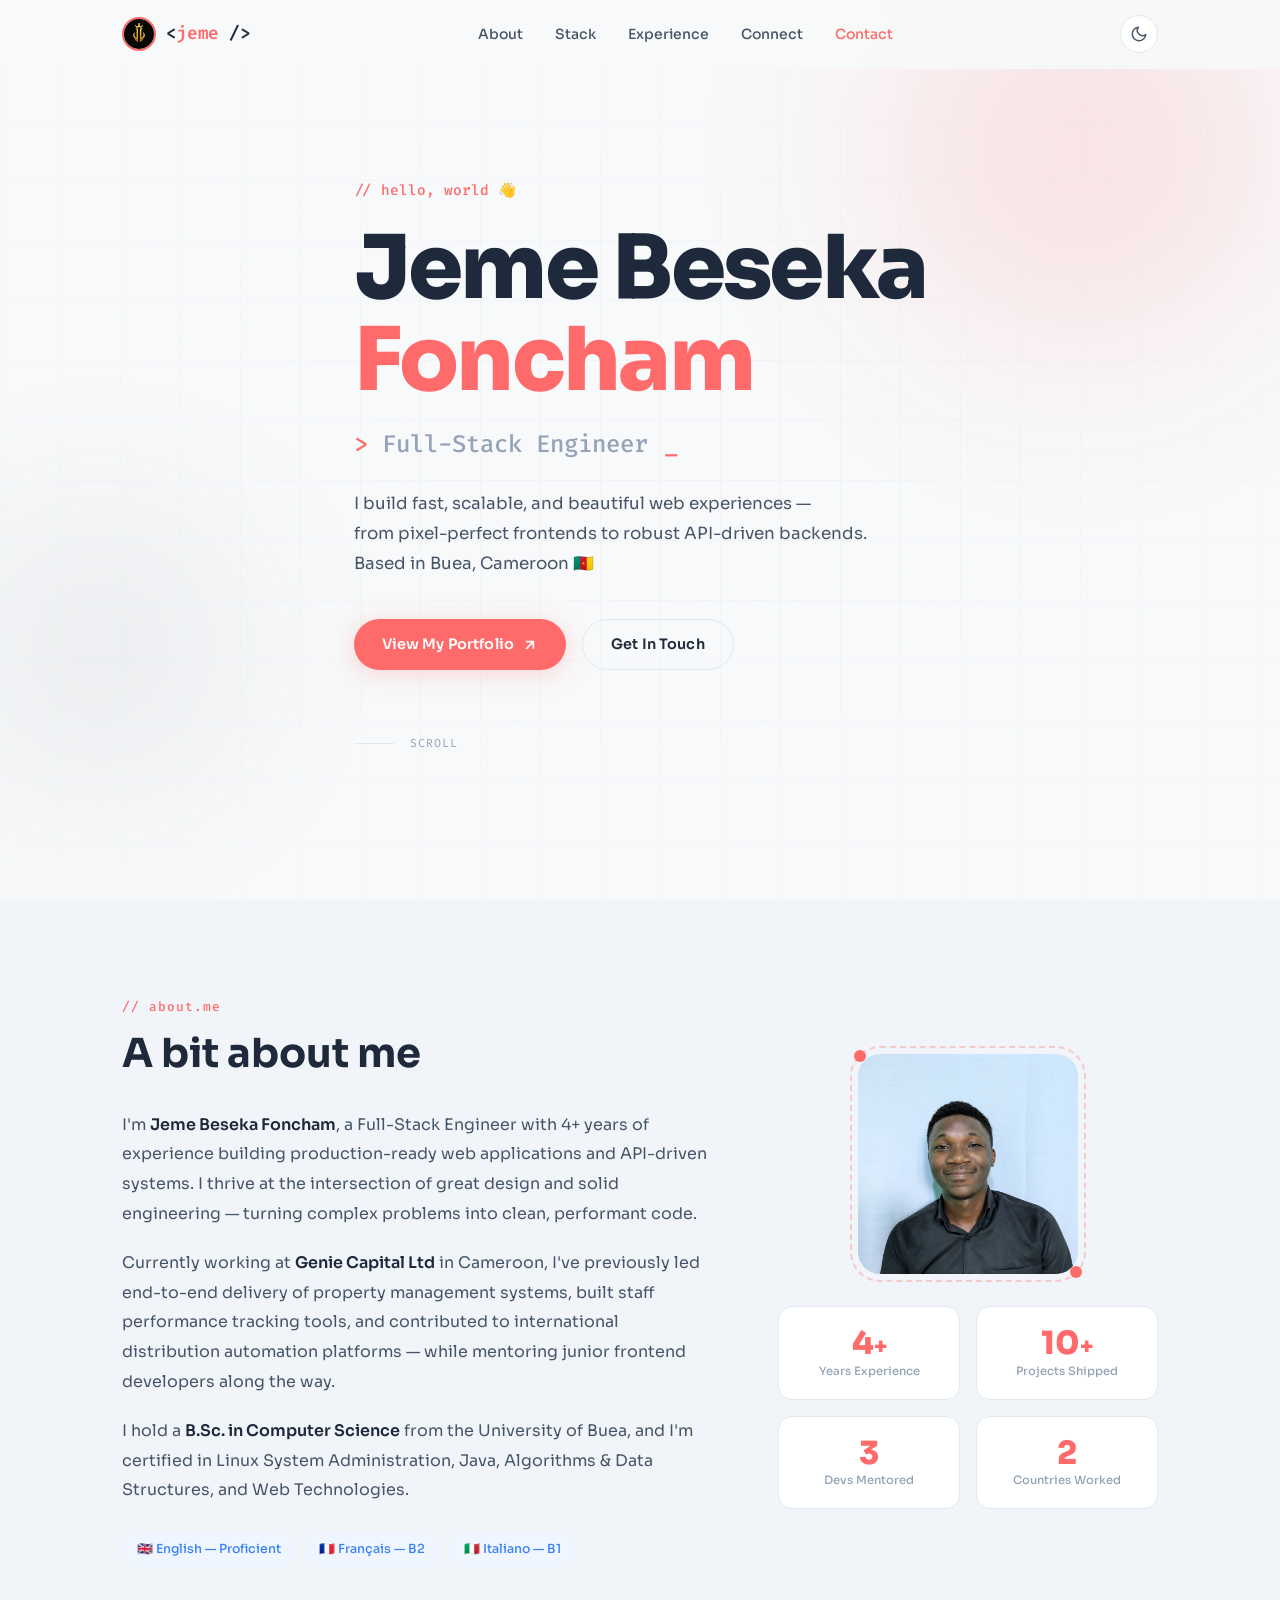
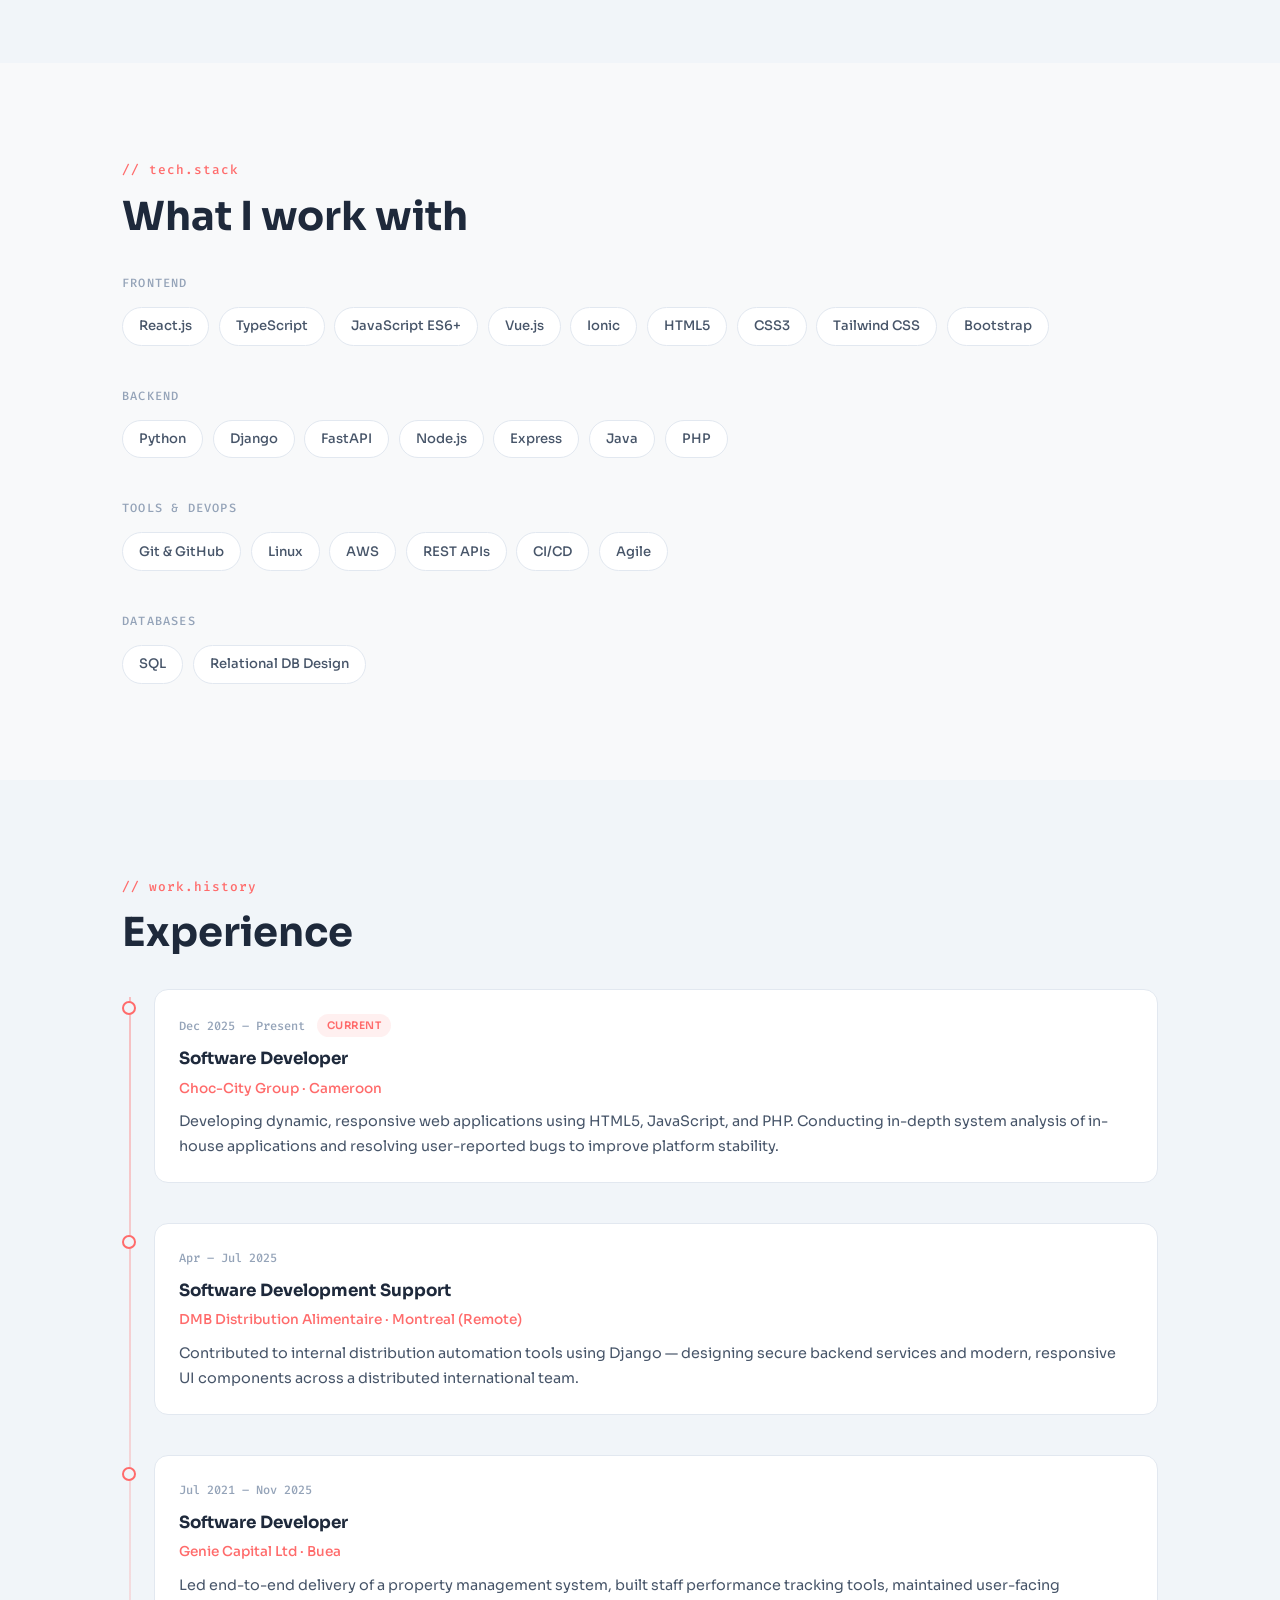
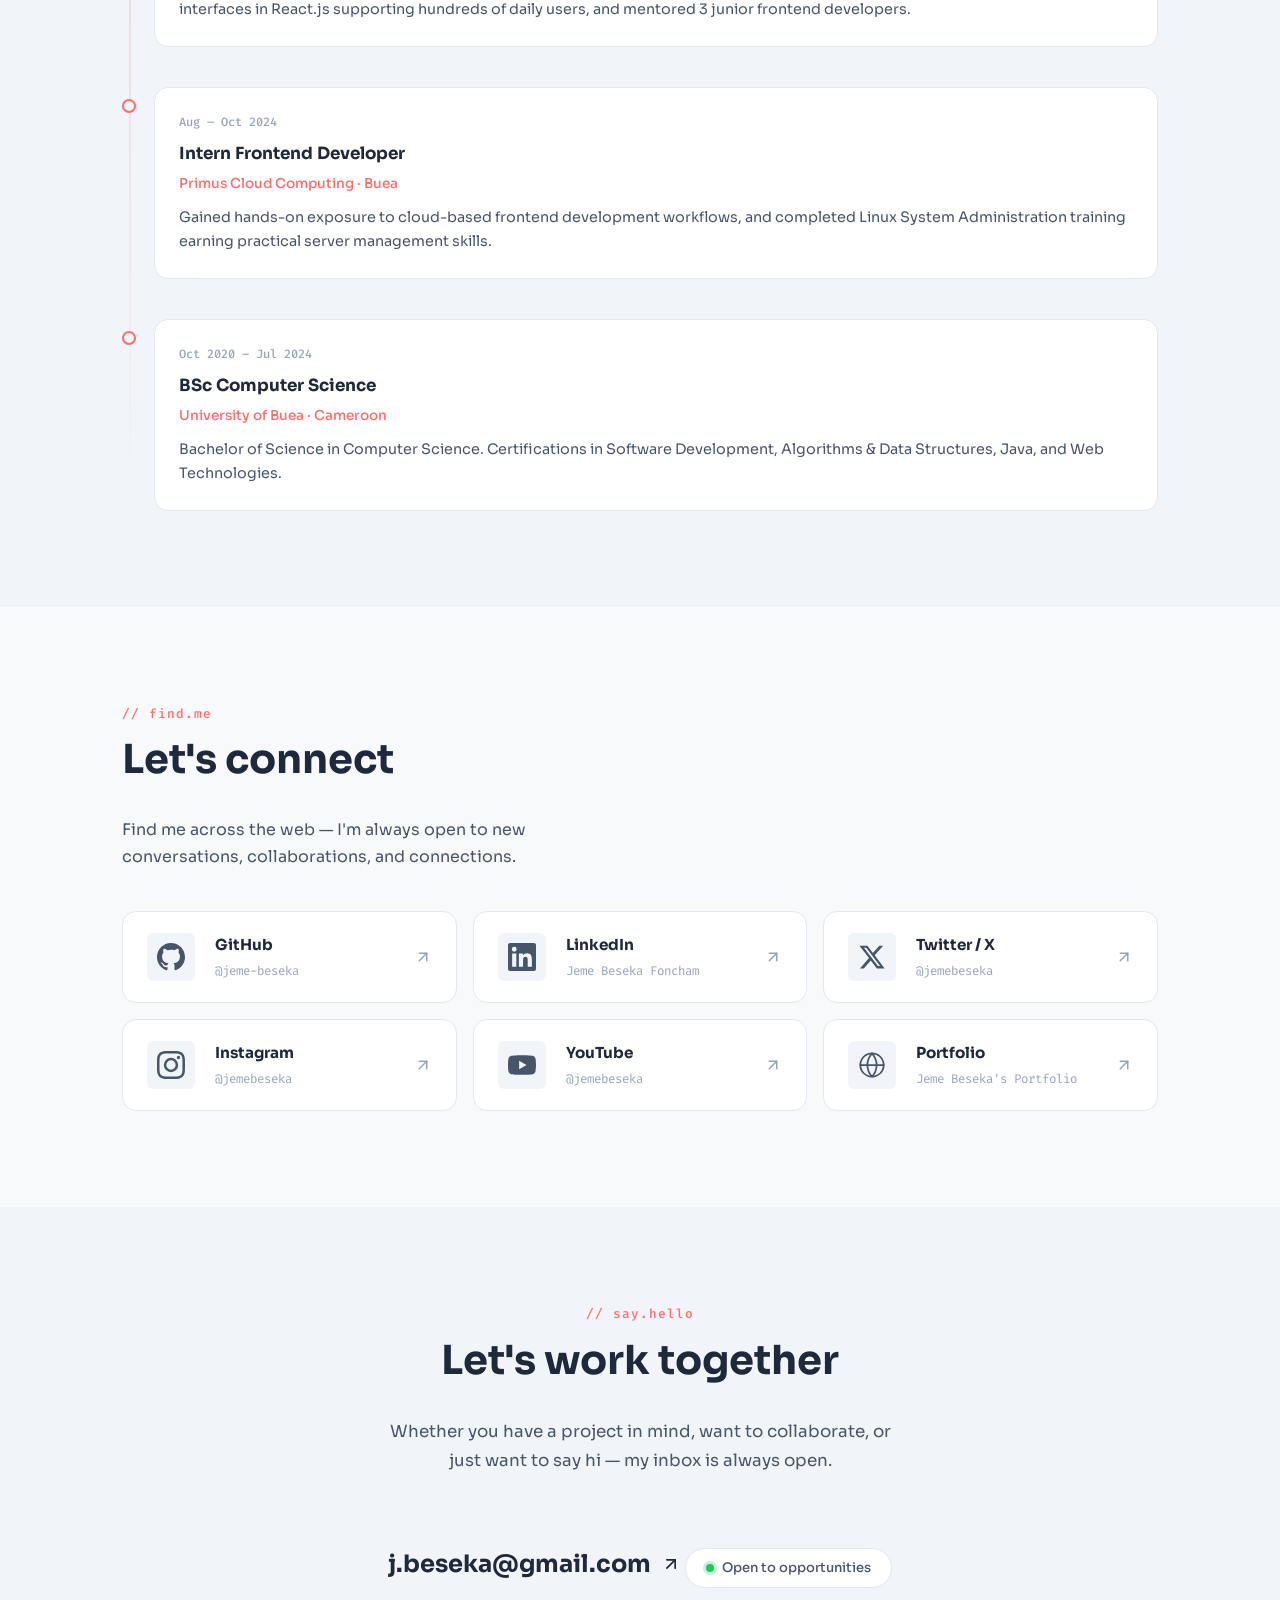
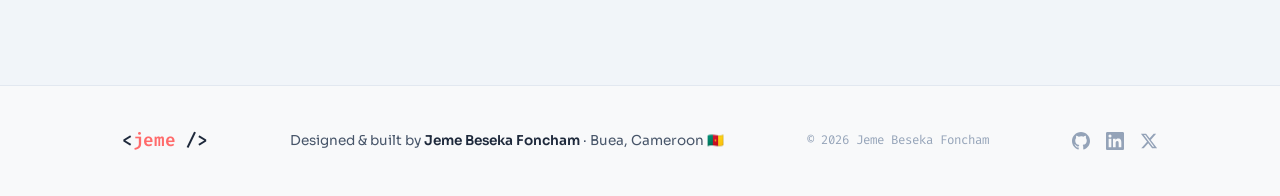
==== commit d5123535: "Changes to SEO handlers" ====
--- a/index.html
+++ b/index.html
@@ -11,14 +11,14 @@
     <meta name="keywords" content="Jeme Beseka, Jeme Beseka Foncham, Full-Stack Engineer Cameroon, Software Developer Buea, React Developer, Django Developer, TypeScript Engineer, Node.js Developer" />
     <meta name="author" content="Jeme Beseka Foncham" />
     <meta name="robots" content="index, follow" />
-    <link rel="canonical" href="https://jemebeseka.com/" />
+    <link rel="canonical" href="https://jemebeseka.netlify.app/" />
 
     <!-- OPEN GRAPH -->
     <meta property="og:type" content="profile" />
     <meta property="og:title" content="Jeme Beseka Foncham | Full-Stack Engineer" />
     <meta property="og:description" content="Full-Stack Engineer building scalable web apps with React, Python, Django, Node.js & TypeScript. Based in Buea, Cameroon." />
-    <meta property="og:image" content="https://jemebeseka.com/assets/og-image.jpg" />
-    <meta property="og:url" content="https://jemebeseka.com/" />
+    <meta property="og:image" content="https://jemebeseka.netlify.app/assets/og-image.jpg" />
+    <meta property="og:url" content="https://jemebeseka.netlify.app/" />
     <meta property="og:site_name" content="Jeme Beseka Foncham" />
     <meta property="profile:first_name" content="Jeme" />
     <meta property="profile:last_name" content="Beseka Foncham" />
@@ -27,8 +27,8 @@
     <meta name="twitter:card" content="summary_large_image" />
     <meta name="twitter:title" content="Jeme Beseka Foncham | Full-Stack Engineer" />
     <meta name="twitter:description" content="Full-Stack Engineer | React · Python · Django · Node.js · TypeScript | Buea, Cameroon" />
-    <meta name="twitter:image" content="https://jemebeseka.com/assets/og-image.jpg" />
-    <meta name="twitter:creator" content="@jemebeseka" />
+    <meta name="twitter:image" content="https://jemebeseka.netlify.app/assets/og-image.jpg" />
+    <meta name="twitter:creator" content="@king_jaysheval" />
 
     <!-- THEME COLOR -->
     <meta name="theme-color" media="(prefers-color-scheme: light)" content="#F8F9FA" />
@@ -48,9 +48,9 @@
             "alternateName": "Jeme Beseka",
             "jobTitle": "Full-Stack Engineer",
             "description": "Full-Stack Software Engineer with 4+ years of experience building production-ready web applications and API-driven systems using React, TypeScript, Python, Django, and Node.js.",
-            "url": "https://jemebeseka.com",
+            "url": "https://jemebeseka.netlify.app/",
             "email": "j.beseka@gmail.com",
-            "image": "https://jemebeseka.com/assets/profile.jpg",
+            "image": "https://jemebeseka.netlify.app/assets/profile.jpg",
             "address": {
                 "@type": "PostalAddress",
                 "addressLocality": "Buea",
@@ -69,7 +69,7 @@
     </script>
 
     <!-- FAVICON & PWA -->
-    <link rel="icon" type="image/svg+xml" href="assets/favicon.svg" />
+    <link rel="icon" type="image/svg+xml" href="assets/favicon.svg" style="border-radius: 25%"/>
     <link rel="icon" type="image/png" sizes="32x32" href="assets/icon-192.png" />
     <link rel="apple-touch-icon" href="assets/icon-192.png" />
     <link rel="manifest" href="site.webmanifest" />
@@ -371,7 +371,7 @@
                     <svg class="link-arrow" xmlns="http://www.w3.org/2000/svg" width="18" height="18" viewBox="0 0 24 24" fill="none" stroke="currentColor" stroke-width="2" stroke-linecap="round" stroke-linejoin="round" aria-hidden="true"><line x1="7" y1="17" x2="17" y2="7"/><polyline points="7 7 17 7 17 17"/></svg>
                 </a>
 
-                <a href="https://linkedin.com/in/jeme-beseka" target="_blank" rel="noopener noreferrer"
+                <a href="https://linkedin.com/in/jemebeseka" target="_blank" rel="noopener noreferrer"
                    class="link-card" role="listitem"
                    aria-label="Visit Jeme Beseka Foncham on LinkedIn (opens in new tab)">
                     <div class="link-icon" aria-hidden="true">
@@ -384,7 +384,7 @@
                     <svg class="link-arrow" xmlns="http://www.w3.org/2000/svg" width="18" height="18" viewBox="0 0 24 24" fill="none" stroke="currentColor" stroke-width="2" stroke-linecap="round" stroke-linejoin="round" aria-hidden="true"><line x1="7" y1="17" x2="17" y2="7"/><polyline points="7 7 17 7 17 17"/></svg>
                 </a>
 
-                <a href="https://twitter.com/jemebeseka" target="_blank" rel="noopener noreferrer"
+                <a href="https://x.com/king_jaysheval" target="_blank" rel="noopener noreferrer"
                    class="link-card" role="listitem"
                    aria-label="Visit Jeme Beseka on X / Twitter (opens in new tab)">
                     <div class="link-icon" aria-hidden="true">
@@ -397,7 +397,7 @@
                     <svg class="link-arrow" xmlns="http://www.w3.org/2000/svg" width="18" height="18" viewBox="0 0 24 24" fill="none" stroke="currentColor" stroke-width="2" stroke-linecap="round" stroke-linejoin="round" aria-hidden="true"><line x1="7" y1="17" x2="17" y2="7"/><polyline points="7 7 17 7 17 17"/></svg>
                 </a>
 
-                <a href="https://instagram.com/jemebeseka" target="_blank" rel="noopener noreferrer"
+                <a href="https://instagram.com/jeme_beseka" target="_blank" rel="noopener noreferrer"
                    class="link-card" role="listitem"
                    aria-label="Visit Jeme Beseka on Instagram (opens in new tab)">
                     <div class="link-icon" aria-hidden="true">
@@ -410,7 +410,8 @@
                     <svg class="link-arrow" xmlns="http://www.w3.org/2000/svg" width="18" height="18" viewBox="0 0 24 24" fill="none" stroke="currentColor" stroke-width="2" stroke-linecap="round" stroke-linejoin="round" aria-hidden="true"><line x1="7" y1="17" x2="17" y2="7"/><polyline points="7 7 17 7 17 17"/></svg>
                 </a>
 
-                <a href="https://youtube.com/@jemebeseka" target="_blank" rel="noopener noreferrer"
+                <!--                   Add youtube link subsequently-->
+                <a href="#" target="_blank" rel="noopener noreferrer"
                    class="link-card" role="listitem"
                    aria-label="Visit Jeme Beseka on YouTube (opens in new tab)">
                     <div class="link-icon" aria-hidden="true">
@@ -431,7 +432,7 @@
                     </div>
                     <div class="link-info">
                         <span class="link-platform">Portfolio</span>
-                        <span class="link-handle mono">kjs-neural-forge-portfolio.vercel.app</span>
+                        <span class="link-handle mono">Jeme Beseka's Portfolio</span>
                     </div>
                     <svg class="link-arrow" xmlns="http://www.w3.org/2000/svg" width="18" height="18" viewBox="0 0 24 24" fill="none" stroke="currentColor" stroke-width="2" stroke-linecap="round" stroke-linejoin="round" aria-hidden="true"><line x1="7" y1="17" x2="17" y2="7"/><polyline points="7 7 17 7 17 17"/></svg>
                 </a>
@@ -476,10 +477,10 @@
             <a href="https://github.com/jeme-beseka" target="_blank" rel="noopener noreferrer" aria-label="GitHub">
                 <svg xmlns="http://www.w3.org/2000/svg" width="18" height="18" viewBox="0 0 24 24" fill="currentColor"><path d="M12 0C5.374 0 0 5.373 0 12c0 5.302 3.438 9.8 8.207 11.387.599.111.793-.261.793-.577v-2.234c-3.338.726-4.033-1.416-4.033-1.416-.546-1.387-1.333-1.756-1.333-1.756-1.089-.745.083-.729.083-.729 1.205.084 1.839 1.237 1.839 1.237 1.07 1.834 2.807 1.304 3.492.997.107-.775.418-1.305.762-1.604-2.665-.305-5.467-1.334-5.467-5.931 0-1.311.469-2.381 1.236-3.221-.124-.303-.535-1.524.117-3.176 0 0 1.008-.322 3.301 1.23A11.509 11.509 0 0 1 12 5.803c1.02.005 2.047.138 3.006.404 2.291-1.552 3.297-1.23 3.297-1.23.653 1.653.242 2.874.118 3.176.77.84 1.235 1.911 1.235 3.221 0 4.609-2.807 5.624-5.479 5.921.43.372.823 1.102.823 2.222v3.293c0 .319.192.694.801.576C20.566 21.797 24 17.3 24 12c0-6.627-5.373-12-12-12z"/></svg>
             </a>
-            <a href="https://linkedin.com/in/jeme-beseka" target="_blank" rel="noopener noreferrer" aria-label="LinkedIn">
+            <a href="https://linkedin.com/in/jemebeseka" target="_blank" rel="noopener noreferrer" aria-label="LinkedIn">
                 <svg xmlns="http://www.w3.org/2000/svg" width="18" height="18" viewBox="0 0 24 24" fill="currentColor"><path d="M20.447 20.452h-3.554v-5.569c0-1.328-.027-3.037-1.852-3.037-1.853 0-2.136 1.445-2.136 2.939v5.667H9.351V9h3.414v1.561h.046c.477-.9 1.637-1.85 3.37-1.85 3.601 0 4.267 2.37 4.267 5.455v6.286zM5.337 7.433a2.062 2.062 0 0 1-2.063-2.065 2.064 2.064 0 1 1 2.063 2.065zm1.782 13.019H3.555V9h3.564v11.452zM22.225 0H1.771C.792 0 0 .774 0 1.729v20.542C0 23.227.792 24 1.771 24h20.451C23.2 24 24 23.227 24 22.271V1.729C24 .774 23.2 0 22.222 0h.003z"/></svg>
             </a>
-            <a href="https://twitter.com/jemebeseka" target="_blank" rel="noopener noreferrer" aria-label="Twitter / X">
+            <a href="https://x.com/king_jaysheval" target="_blank" rel="noopener noreferrer" aria-label="Twitter / X">
                 <svg xmlns="http://www.w3.org/2000/svg" width="18" height="18" viewBox="0 0 24 24" fill="currentColor"><path d="M18.244 2.25h3.308l-7.227 8.26 8.502 11.24H16.17l-5.214-6.817L4.99 21.75H1.68l7.73-8.835L1.254 2.25H8.08l4.713 6.231zm-1.161 17.52h1.833L7.084 4.126H5.117z"/></svg>
             </a>
         </div>
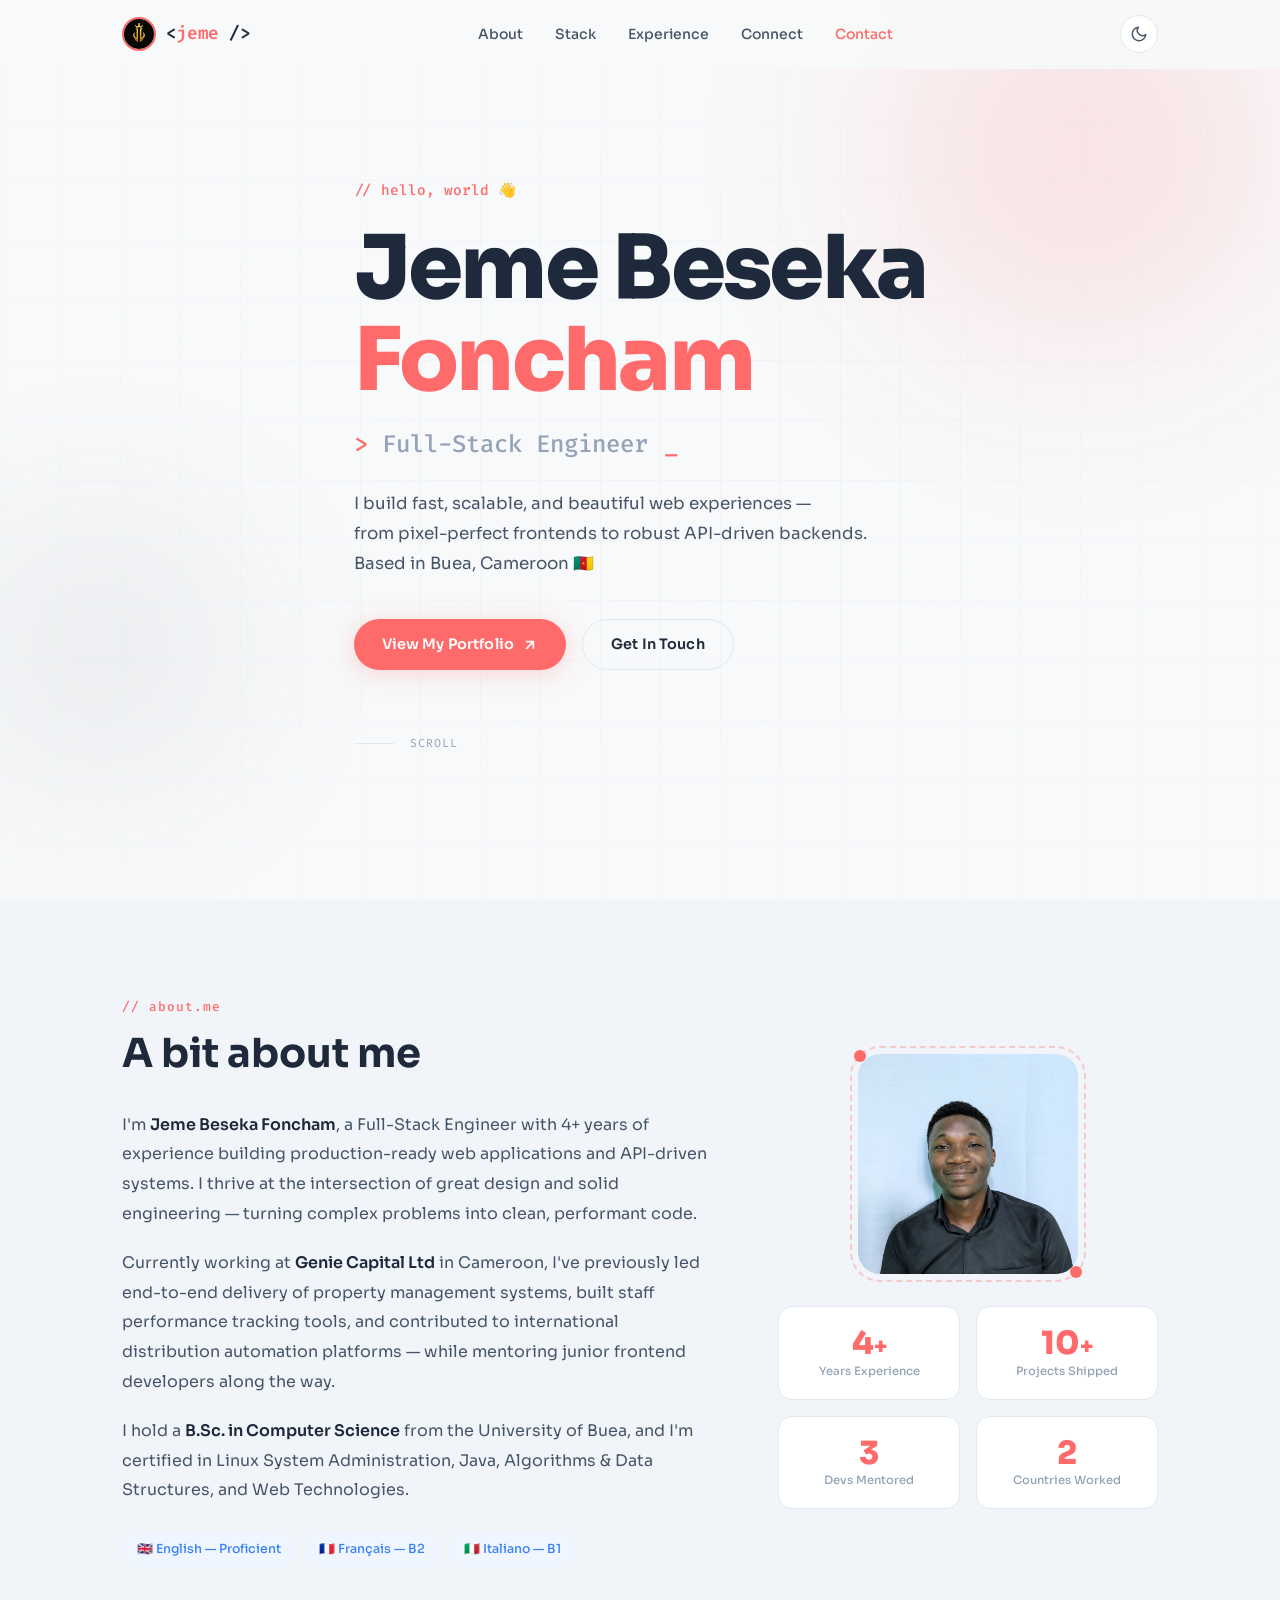
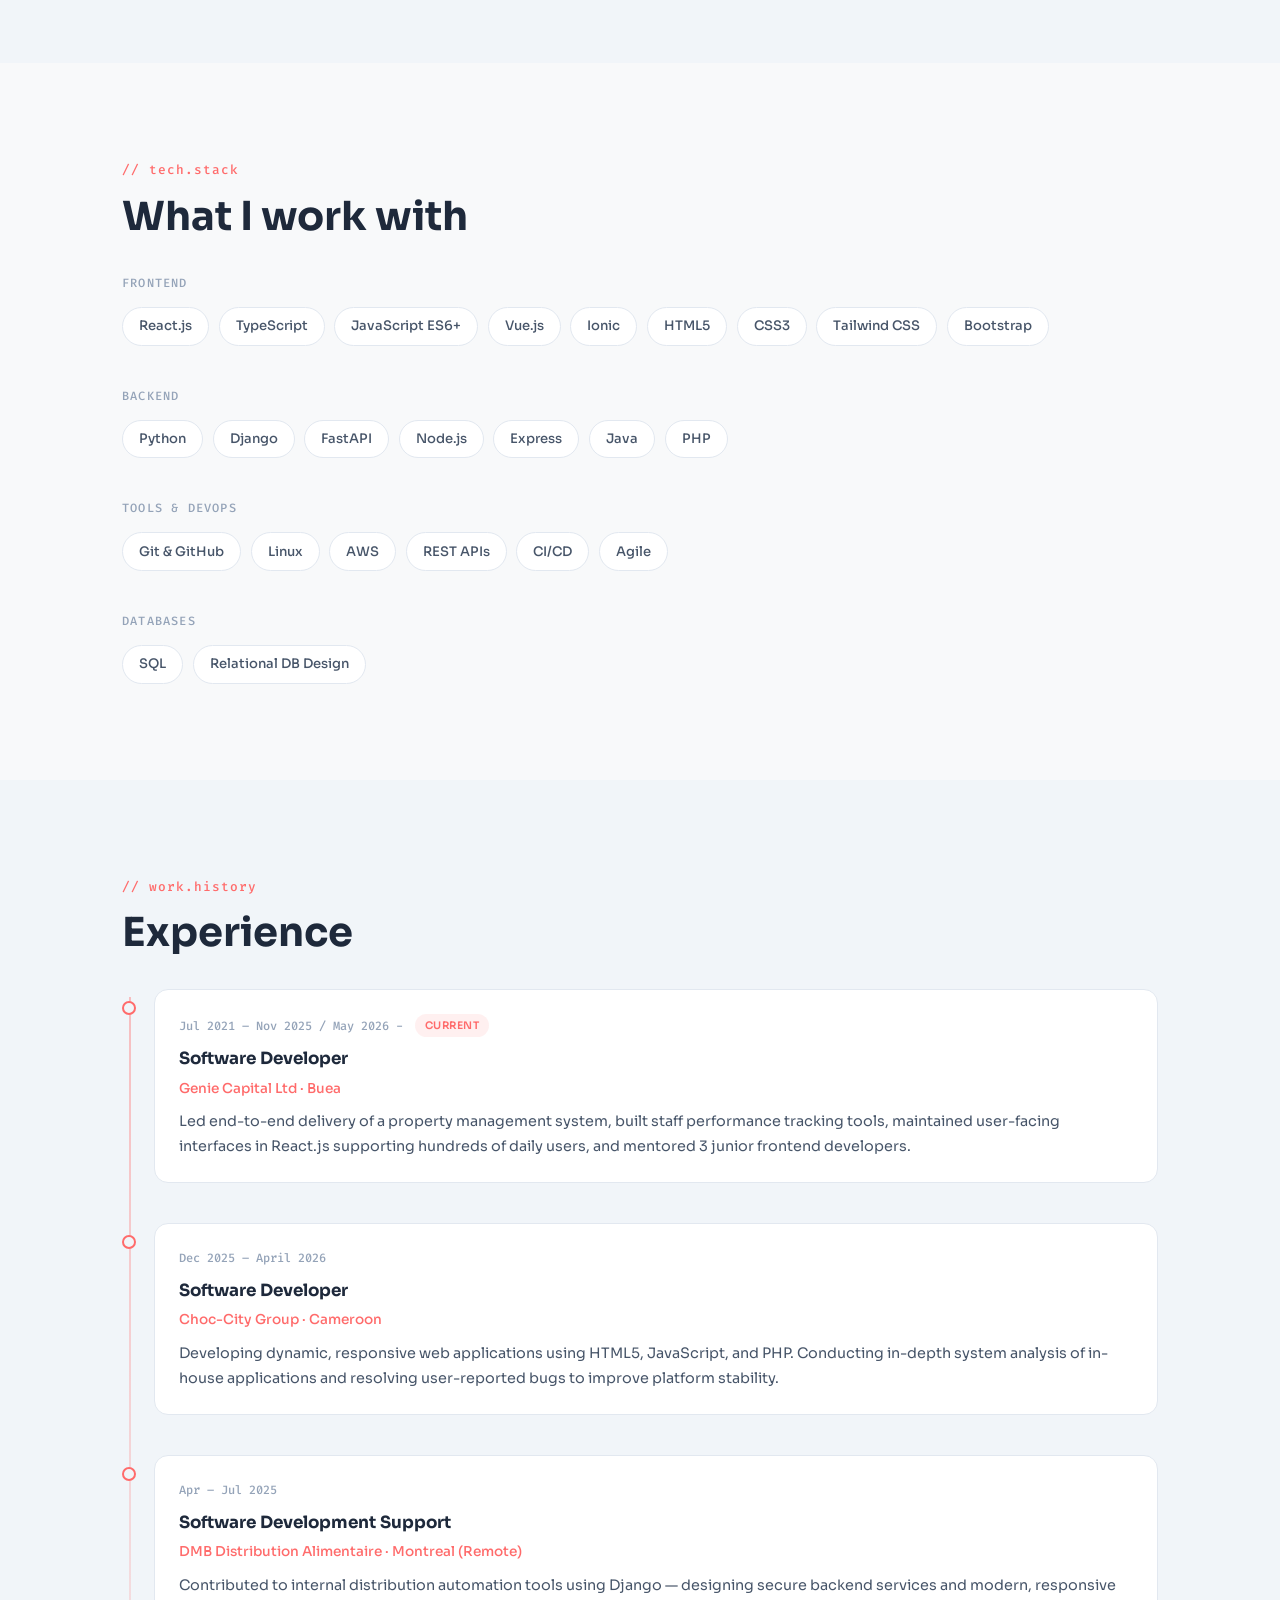
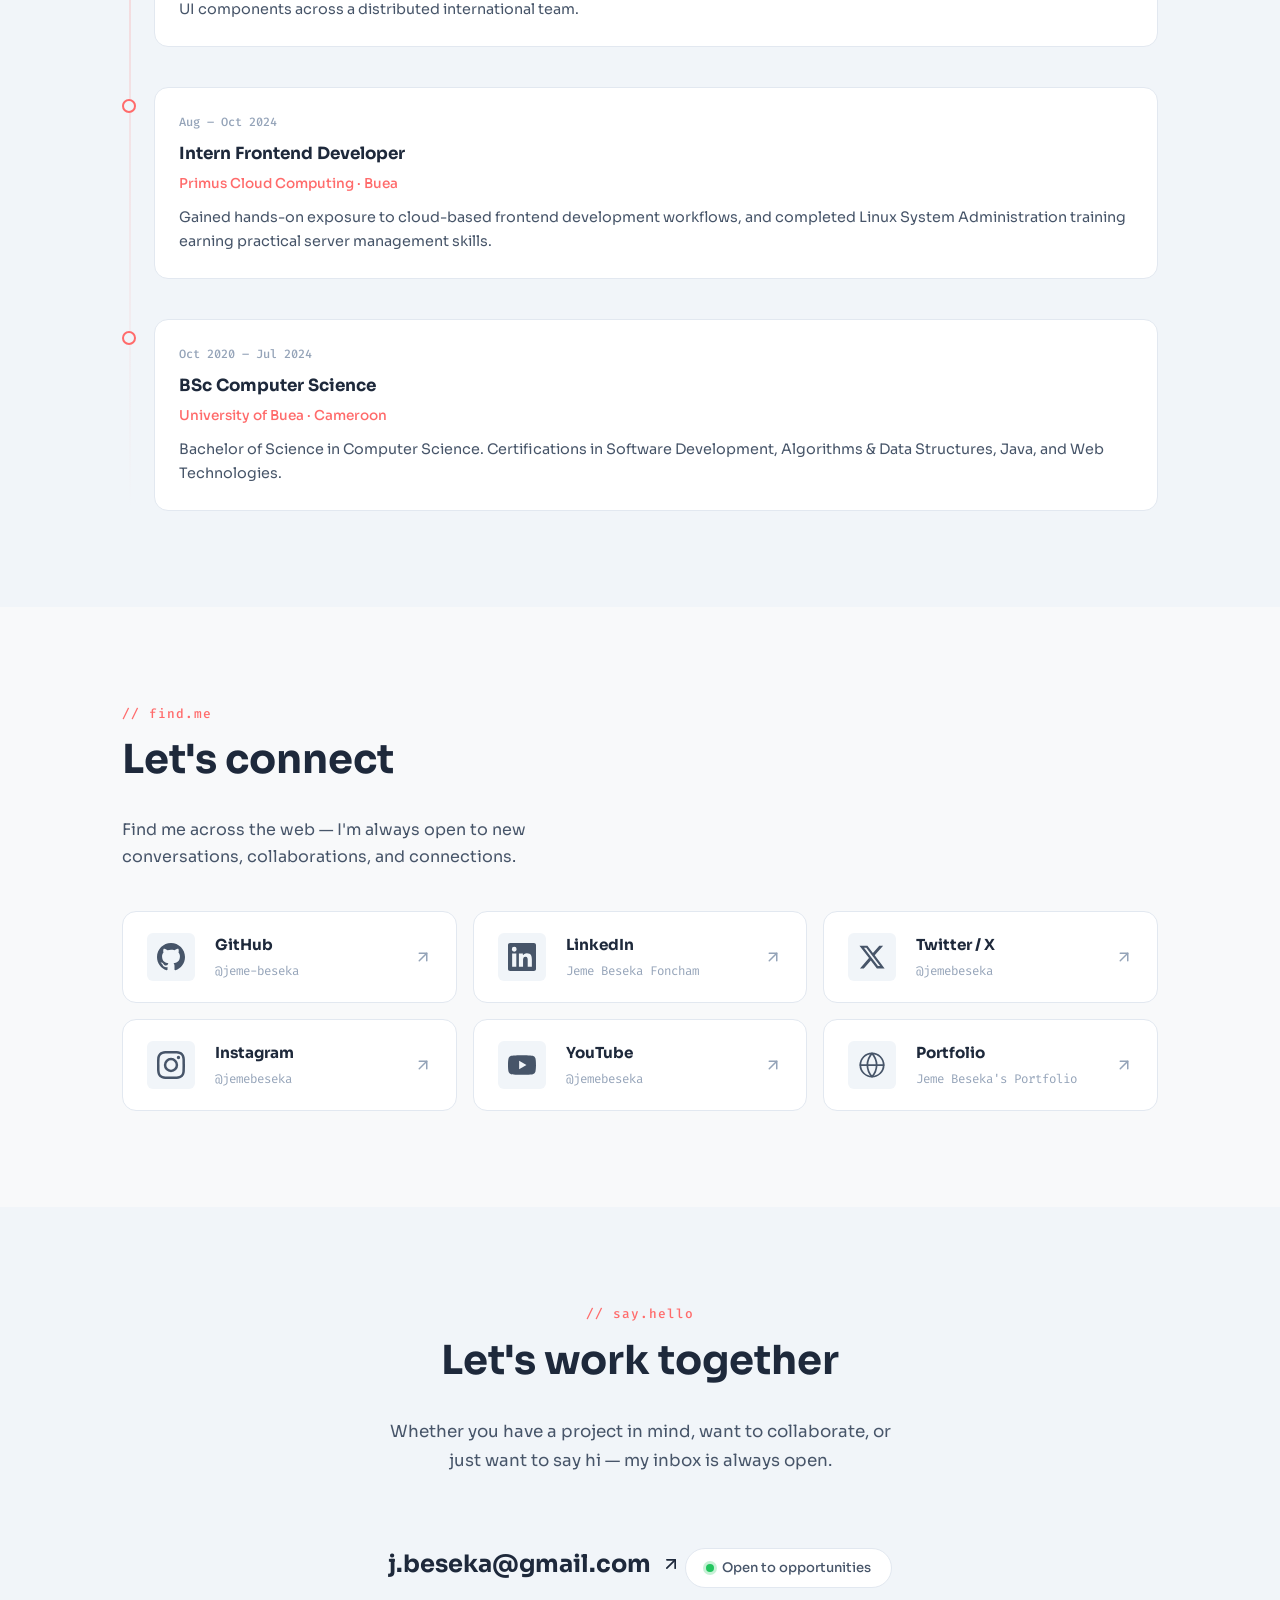
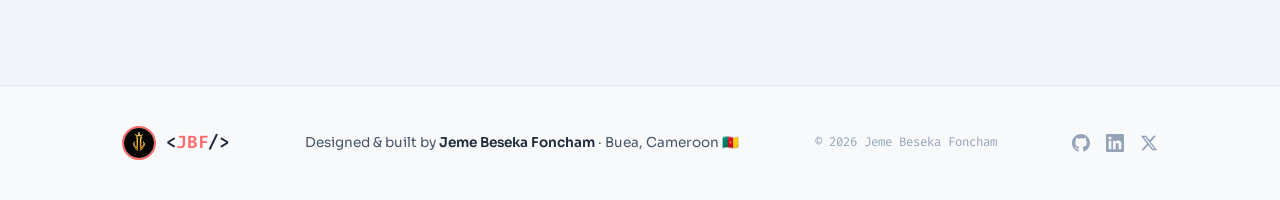
==== commit b99362bf: "Work change" ====
--- a/index.html
+++ b/index.html
@@ -288,8 +288,20 @@
                     <div class="timeline-marker" aria-hidden="true"></div>
                     <div class="timeline-card">
                         <div class="timeline-meta">
-                            <span class="timeline-date mono">Dec 2025 – Present</span>
+                            <span class="timeline-date mono">Jul 2021 – Nov 2025 / May 2026 - </span>
                             <span class="timeline-badge current">Current</span>
+                        </div>
+                        <h3 class="timeline-role">Software Developer</h3>
+                        <p class="timeline-company">Genie Capital Ltd · Buea</p>
+                        <p class="timeline-desc">Led end-to-end delivery of a property management system, built staff performance tracking tools, maintained user-facing interfaces in React.js supporting hundreds of daily users, and mentored 3 junior frontend developers.</p>
+                    </div>
+                </article>
+
+                <article class="timeline-item" role="listitem">
+                    <div class="timeline-marker" aria-hidden="true"></div>
+                    <div class="timeline-card">
+                        <div class="timeline-meta">
+                            <span class="timeline-date mono">Dec 2025 – April 2026</span>
                         </div>
                         <h3 class="timeline-role">Software Developer</h3>
                         <p class="timeline-company">Choc-City Group · Cameroon</p>
@@ -306,18 +318,6 @@
                         <h3 class="timeline-role">Software Development Support</h3>
                         <p class="timeline-company">DMB Distribution Alimentaire · Montreal (Remote)</p>
                         <p class="timeline-desc">Contributed to internal distribution automation tools using Django — designing secure backend services and modern, responsive UI components across a distributed international team.</p>
-                    </div>
-                </article>
-
-                <article class="timeline-item" role="listitem">
-                    <div class="timeline-marker" aria-hidden="true"></div>
-                    <div class="timeline-card">
-                        <div class="timeline-meta">
-                            <span class="timeline-date mono">Jul 2021 – Nov 2025</span>
-                        </div>
-                        <h3 class="timeline-role">Software Developer</h3>
-                        <p class="timeline-company">Genie Capital Ltd · Buea</p>
-                        <p class="timeline-desc">Led end-to-end delivery of a property management system, built staff performance tracking tools, maintained user-facing interfaces in React.js supporting hundreds of daily users, and mentored 3 junior frontend developers.</p>
                     </div>
                 </article>
 
@@ -467,7 +467,8 @@
 <footer class="footer" role="contentinfo">
     <div class="container footer-inner">
         <a href="/" class="nav-logo" aria-label="Jeme Beseka home">
-            <span class="mono">&lt;<span class="coral">jeme</span> /&gt;</span>
+            <img src="assets/favicon.svg" alt="" class="nav-avatar" width="34" height="34" aria-hidden="true" />
+            <span class="mono">&lt;<span class="coral">JBF</span>/&gt;</span>
         </a>
         <p class="footer-copy">
             Designed & built by <strong>Jeme Beseka Foncham</strong> · Buea, Cameroon 🇨🇲
